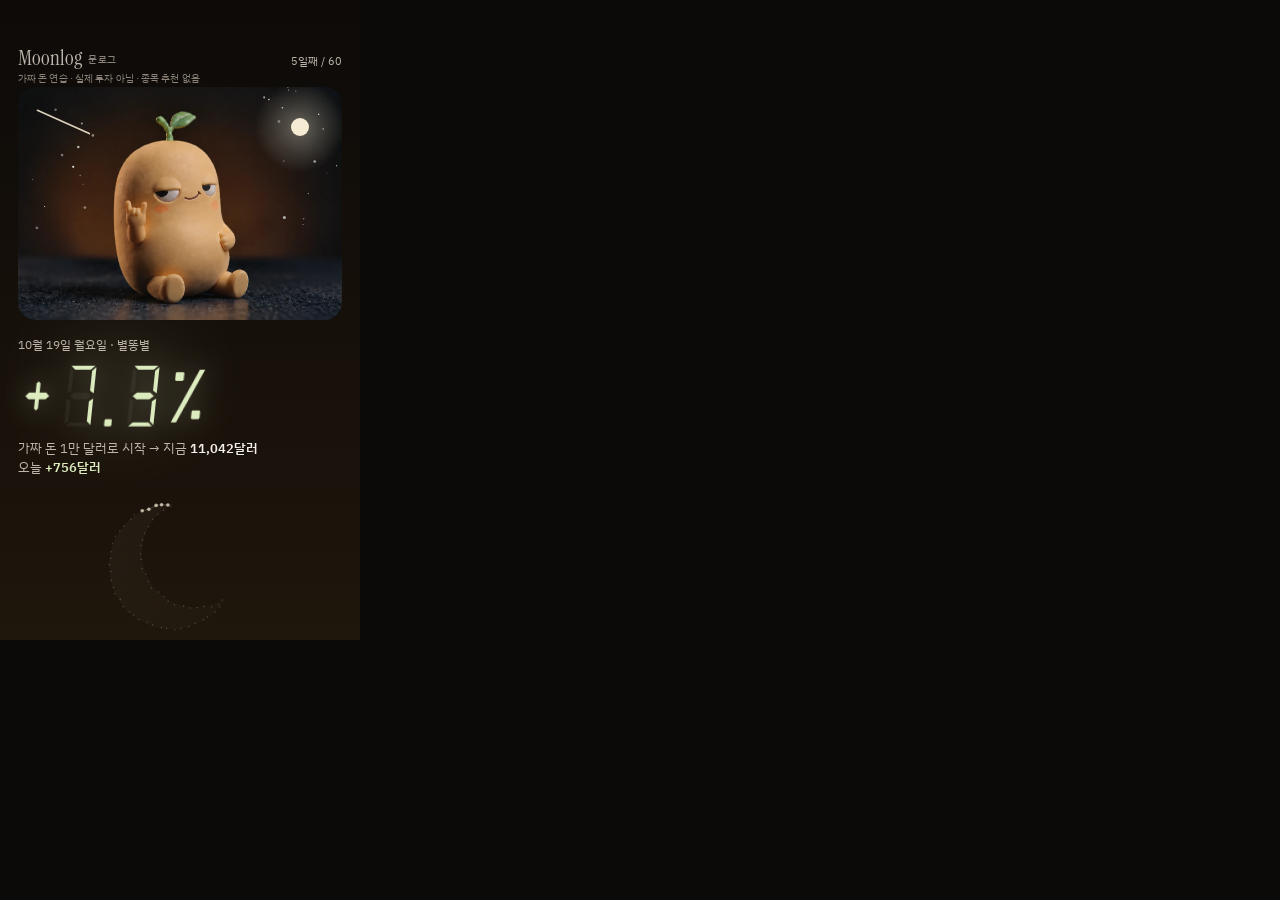
==== card.html @ 77aacd5c "public: nightly update" ====
<!doctype html>
<html lang="ko">
<head>
<meta charset="utf-8">
<meta name="viewport" content="width=360">
<title>문로그 카드</title>
<link rel="preconnect" href="https://fonts.googleapis.com">
<link rel="preconnect" href="https://fonts.gstatic.com" crossorigin>
<link rel="stylesheet" href="https://fonts.googleapis.com/css2?family=Gowun+Batang:wght@400;700&family=IBM+Plex+Sans+KR:wght@400;500;600&family=Instrument+Serif&display=swap">
<style>
/* 쇼츠 "콩의 하루 카드" 3판(디자인 지시 2026-10-19 §6) — 360×640 논리 크기, 3배로 찍어 1080×1920.
   ① 기록: 무표정을 흐리게 · 꺼진 LED(+88.8%) ② 결과: 그날 얼굴 · 켜진 LED + 금액 줄만 ③ 내일: 그날 얼굴.
   글은 데이터 우선 고정 문구뿐(디자인 글규칙 데이터우선 2 · 3절 — 생성 글 자막은 지웠다).
   릴스 가림 구역(위 48 · 아래 150 · 오른쪽 48(위 320 아래부터)) 안에는 글을 두지 않는다. ?debug=safe 로 빗금. */
:root {
  --night: #0c0a09; --ink: #f3eee7; --ink-2: #bfb6ab; --muted: #8b8279; --up: #dcecbf; --down: #f2a46b;
  --f-voice: "Gowun Batang", "Nanum Myeongjo", serif;
  --f-ui: "IBM Plex Sans KR", "Apple SD Gothic Neo", "Malgun Gothic", system-ui, sans-serif;
  color-scheme: dark;
}
* { box-sizing: border-box; }
[hidden] { display: none !important; }
html, body { margin: 0; width: 360px; height: 640px; overflow: hidden; background: var(--night); }
body { color: var(--ink); font-family: var(--f-ui); -webkit-font-smoothing: antialiased; word-break: keep-all; }
.card { position: relative; width: 360px; height: 640px; overflow: hidden; background: linear-gradient(180deg, var(--sky-a, #0c0a09), var(--sky-b, #17110c)); }
.card .hd { position: absolute; left: 18px; right: 18px; top: 48px; display: flex; justify-content: space-between; align-items: baseline; }
/* 글자표 Moonlog 문로그 — 영문 21px · 한글 9.5px(디자인 문로그 지시 2절 · 대조: g 꼬리가 면책 줄에 붙지 않게 22 → 21) */
.card .hd b { font-weight: 400; }
.card .hd b .wm-en { font-family: "Instrument Serif", serif; font-size: 21px; line-height: 1; }
.card .hd b .wm-ko { font-family: var(--f-ui); font-weight: 500; font-size: 9.5px; letter-spacing: .06em; color: var(--muted);
                     margin-left: 6px; position: relative; top: -2px; }
.card .hd span { font-size: 11px; color: var(--ink-2); }
/* 면책 줄 68 → 71 · 창 84 → 87(디자인 대조: g 꼬리 · 면책 줄과 창 사이 5px 쯤). 창 아래 끝은 320 그대로 — 그 밑은
   오른쪽 가림 구역(320~)이라 창 높이를 3 줄인다 */
.card .law { position: absolute; left: 18px; top: 71px; font-size: 9.5px; color: var(--muted); letter-spacing: .01em; }
/* 창 324×233 — 얼굴 사진(표식 없음)을 가운데(52% 50%)로 1.1배(기준점 52% 56%). 아래 끝 320 = 오른쪽 가림 구역 위 끝 */
.card .win { position: absolute; left: 18px; top: 87px; width: 324px; height: 233px; border-radius: 18px; overflow: hidden;
             background: radial-gradient(ellipse 60% 70% at 52% 50%, #3a2717, #0e0b09 72%); }
.card .win img { position: absolute; inset: 0; width: 100%; height: 100%; object-fit: cover; object-position: 52% 50%;
                 transform: scale(1.1); transform-origin: 52% 56%; }
.card .win img.fogged { filter: blur(12px) brightness(.5); transform: scale(1.16); }
.card .win svg { position: absolute; inset: 0; width: 100%; height: 100%; }
.card .veil { position: absolute; inset: 0; display: flex; align-items: center; justify-content: center; text-align: center; padding: 18px;
              font-family: var(--f-voice); font-weight: 700; font-size: 22px; line-height: 1.4; text-shadow: 0 2px 18px rgba(0,0,0,.6); }
.card .body { position: absolute; left: 18px; width: 294px; top: 336px; display: flex; flex-direction: column; }
.card .eb { font-size: 11.5px; color: var(--ink-2); }
/* LED — 사이트와 같은 꼴, 논리 높이 66(카드는 정지 화면 — 꿈뻑임 없음) */
.card .ledbox { position: relative; margin-top: 10px; height: 66px; display: flex; align-items: flex-end; --h: 66px; }
.card .led { position: relative; display: inline-flex; gap: 7px; align-items: flex-end; transform: skewX(-6deg); transform-origin: 0 100%; }
.card .led svg { display: block; height: var(--h); width: auto; overflow: visible; }
.card .glow { position: absolute; left: -10px; top: 324px; width: 260px; height: 120px; border-radius: 50%; filter: blur(30px); opacity: .45; }
.card .money { font-size: 12.5px; color: var(--ink-2); line-height: 1.5; margin-top: 10px; }
.card .money b { color: var(--ink); font-weight: 600; }
/* ③ 내일 — 줄 사이는 칸 이름으로(정정이 오면 한꺼번에 조인다) */
.card .next { font-family: var(--f-voice); font-size: 20px; line-height: 1.45; }
.card .next.n1 { margin-top: 6px; } .card .next.n2 { margin-top: 10px; } .card .money.cta { margin-top: 10px; }
/* ③ 정정 두 줄(정정줄 1판) — 말 한 줄(15) + 작은 자세히 한 줄(11 · muted), 더 있으면 '외 n건' 한 줄.
   글 덩어리 맨 아래가 가림 구역(490) 위에 오게 정정이 있는 밤엔 위 글을 조인다 */
.card .fix-say { font-family: var(--f-voice); font-size: 15px; line-height: 1.4; margin-top: 6px; }
.card .fix { font-size: 11px; line-height: 1.45; color: var(--muted); }
.card.has-fix .next { font-size: 17px; }
.card.has-fix .next.n1 { margin-top: 2px; } .card.has-fix .next.n2 { margin-top: 4px; } .card.has-fix .money.cta { margin-top: 4px; }
/* 정정 셋이면 위 글을 조여도 507px(실측) — '다음 기록 / 내일 밤 9시 20분' 을 한 줄로 해 한 줄을 번다 */
.card.has-fix .next.n2 br { display: none; }
.card.has-fix .fix-say { margin-top: 3px; }
/* 가림 구역에 조금 걸리는 날 — 바로 멈추지 않고 한 번 줄여 다시 잰다(디자인 2026-10-15: 하루도 빠지지 않게) */
.card.tight .next { font-size: 16px; }
.card.tight .fix-say { margin-top: 3px; }
.card .stars { position: absolute; left: 0; right: 0; bottom: 0; height: 150px; }
.card .stars svg { width: 100%; height: 100%; display: block; }
.card .safe { position: absolute; inset: 0; pointer-events: none; }
.card .safe i { position: absolute; background: repeating-linear-gradient(45deg, rgba(220,171,98,.18) 0 6px, transparent 6px 12px);
                border: 1px dashed rgba(220,171,98,.6); }
.card b.up { color: var(--up); } .card b.down { color: var(--down); }
#script { margin: 0; padding: 12px; font: 12px/1.6 var(--f-ui); white-space: pre-wrap; }
</style>
</head>
<body>
<div class="card" id="card"></div>
<pre id="script" hidden></pre>
<script>
'use strict';
/* 숫자·문장은 사이트(index.html)와 같은 값·같은 표다 — 새 계산 없음. 자료는 public/*.json(밤 배치가 만든 것)뿐.
   찍는 쪽(tools.site_cards)은 <html> 의 data-ready · data-fonts · data-safe · data-led 를 읽고, 글꼴을 못 불러온 날·가림 구역에
   글이 걸린 날·LED 칸 수가 글자 수와 다른 날은 찍지 않는다. ?frame=script 는 원고.txt 의 글을 #script 에 쓴다(같은 값으로). */
const FLAT = 0.10, BIG = 1.00;
const SEASON_DAYS = 60;
const WEATHER_WORD = {clear_star: '별똥별', clear: '맑음', cloudy: '구름', rain: '비', storm: '폭우', closed: '쉼'};
const DAYS = ['일', '월', '화', '수', '목', '금', '토'];
const LAW = '가짜 돈 연습 · 실제 투자 아님 · 종목 추천 없음';
const BRAND = {en: 'Moonlog', ko: '문로그'};   // 글자표 — 영문이 앞, 한글이 작게(문로그 지시 2절). 그림 출처 줄은 지웠다(4-1)
/* 얼굴 — 사이트와 같은 짝(그날 날씨가 얼굴을 고른다). ① 질문은 늘 무표정 */
const FACE_SRC = f => `assets/face/${f}.webp`;
const FACE_OF = {clear_star: 'rock', clear: 'smug', cloudy: 'deadpan', rain: 'angry', storm: 'cry', closed: 'deadpan'};
const FACE_WORD = {rock: '락 손', smug: '씩 웃음', deadpan: '무표정', angry: '뿔남', cry: '울음'};
const faceOf = w => FACE_OF[w] || 'deadpan';
const SKY_TINT = {clear: ['#0c0a09', '#17110c'], clear_star: ['#0d0a08', '#1f160c'], cloudy: ['#0c0a09', '#141110'],
                  rain: ['#0a0908', '#110e0c'], storm: ['#080706', '#0c0a09'], closed: ['#0b0908', '#100d0b']};
/* 사진에 거는 빛(3판-b) — ② ③ 만(① 은 흐린 무표정). 채도는 건드리지 않는다. 사이트와 같은 줄 */
const LIGHT = {rain: 0.9, storm: 0.8, closed: 0.78};
/* 고정 문구 — 데이터 우선(디자인 글규칙 데이터우선 2 · 3절). 날짜 · 수는 그날 공개 값에서만 */
const NEXT_LINE = '다음 기록 내일 밤 9시 20분';
const TAGS = '#Moonlog #문로그';
/* 릴스 가림 구역(논리 px) */
const SAFE = [{x0: 0, x1: 360, y0: 0, y1: 48}, {x0: 0, x1: 360, y0: 490, y1: 640}, {x0: 312, x1: 360, y0: 320, y1: 490}];

const Q = new URLSearchParams(location.search);
const FRAME = Q.get('frame') || '2';
const $ = s => document.querySelector(s);
const esc = s => String(s ?? '').replace(/[&<>"]/g, c => ({'&': '&amp;', '<': '&lt;', '>': '&gt;', '"': '&quot;'}[c]));
const pct = (x, d = 1) => (x > 0 ? '+' : x < 0 ? '−' : '+') + Math.abs(x).toFixed(d) + '%';
const places = x => Math.abs(x) <= FLAT ? 2 : 1;
const pctOf = x => x == null ? '쉼' : pct(x, places(x));
const tone = w => w === 'clear' || w === 'clear_star' ? 'up' : w === 'rain' || w === 'storm' ? 'down' : 'flat';
const md = s => { const m = String(s || '').match(/^(\d{4})-(\d{2})-(\d{2})$/); return m ? `${+m[2]}월 ${+m[3]}일` : ''; };
const dow = s => DAYS[new Date(s + 'T00:00:00Z').getUTCDay()];
const usdWord = n => n === 10000 ? '1만 달러' : Math.round(n).toLocaleString('en-US') + '달러';
const usdSigned = n => Math.round(n) === 0 ? '그대로' : (n > 0 ? '+' : '−') + Math.abs(Math.round(n)).toLocaleString('en-US') + '달러';

/* ── LED — 사이트와 글자째 같은 꼴(시험이 견준다). 카드는 정지 화면이라 열기 움직임 없이 끝 모습만 ── */
const LED_OFF = 'rgba(243,238,231,.06)';
const LED_COLOR = {up: '#dcecbf', down: '#f2a46b', flat: '#f3eee7'};   // 연둣빛 크림 · 노을 주황 · 크림
const LED_REST = 'rgba(243,238,231,.55)';                             // 쉰 날은 oFF 를 크림 55%로, 빛 번짐 없이(3판-b)
const LED_EIGHT = 'rgba(243,238,231,.32)';                            // 열 때 0.9초 — 그날 칸에 8 을 흐린 크림으로
const LED_DARK = '+88.8%';            // 꺼진 판은 늘 이 꼴 — 칸 수로 결과(두 자리인지 · 소수 둘째인지)가 새지 않게
const SEG = {'0': 'abcdef', '1': 'bc', '2': 'abged', '3': 'abgcd', '4': 'fgbc', '5': 'afgcd', '6': 'afgedc', '7': 'abc',
             '8': 'abcdefg', '9': 'abfgcd', '-': 'g', ' ': '', 'o': 'cdeg', 'F': 'aefg'};
const SEGP = {a: 'M12 4 L48 4 L42 10 L18 10 Z', b: 'M50 6 L50 46 L44 42 L44 12 Z', c: 'M50 54 L50 94 L44 88 L44 58 Z',
              d: 'M12 96 L48 96 L42 90 L18 90 Z', e: 'M10 54 L10 94 L16 88 L16 58 Z', f: 'M10 6 L10 46 L16 42 L16 12 Z',
              g: 'M14 50 L20 45 L40 45 L46 50 L40 55 L20 55 Z'};
function ledTokens(str, sign) {
  const out = []; let i = 0;
  if (sign) { if (str[0] === '+' || str[0] === '−') { out.push({k: 'sign', v: str[0]}); i = 1; } else out.push({k: 'sign', v: ''}); }
  for (; i < str.length; i++) {
    const ch = str[i];
    out.push(ch === '.' ? {k: 'dot'} : ch === '%' ? {k: 'pct'} : ch === ':' ? {k: 'colon'} : {k: 'dig', v: ch});
  }
  return out;
}
function ledGlyph(t, c) {            // c = 켜진 색, null 이면 전부 꺼짐
  const on = yes => yes && c ? c : LED_OFF;
  if (t.k === 'sign') return `<svg viewBox="0 0 48 100" aria-hidden="true"><path d="M21 31 L24 28 L27 31 L27 69 L24 72 L21 69 Z" fill="${on(t.v === '+')}"></path>` +
    `<path d="M6 50 L11 45 L37 45 L42 50 L37 55 L11 55 Z" fill="${on(t.v === '+' || t.v === '−')}"></path></svg>`;
  if (t.k === 'dot') return `<svg viewBox="0 0 14 100" aria-hidden="true"><rect x="1" y="85" width="11" height="11" rx="2" fill="${on(true)}"></rect></svg>`;
  if (t.k === 'colon') return `<svg class="colon" viewBox="0 0 14 100" aria-hidden="true"><rect x="1" y="30" width="11" height="11" rx="2" fill="${on(true)}"></rect>` +
    `<rect x="1" y="64" width="11" height="11" rx="2" fill="${on(true)}"></rect></svg>`;
  if (t.k === 'pct') return `<svg viewBox="0 0 56 100" aria-hidden="true"><rect x="6" y="14" width="13" height="13" rx="2" fill="${on(true)}"></rect>` +
    `<rect x="36" y="72" width="13" height="13" rx="2" fill="${on(true)}"></rect><path d="M42 10 L50 10 L14 90 L6 90 Z" fill="${on(true)}"></path></svg>`;
  const lit = SEG[t.v] || '';
  return '<svg viewBox="0 0 60 100" aria-hidden="true">' +
    'abcdefg'.split('').map(k => `<path d="${SEGP[k]}" fill="${on(lit.includes(k))}"></path>`).join('') + '</svg>';
}
function ledHTML(str, c, o = {}) {
  const glow = c && c[0] === '#' && !o.noGlow ? ` style="filter:drop-shadow(0 0 12px ${c}59)"` : '';
  return `<span class="led${o.cls ? ' ' + o.cls : ''}"${glow}>` + ledTokens(str, o.sign !== false).map(t => ledGlyph(t, c)).join('') + '</span>';
}
const ledStr = c => c == null ? 'oFF' : pctOf(c);                    // 쉰 날은 '쉼' 글자 대신 oFF — 소문자 o 는 0 과 다른 꼴(부호 칸은 꺼진 채)

/* 정정 — 사이트와 같은 글(디자인 정정줄 1판). 카드 ③ 맨 아래에 그 밤 나온 것만 */
const fixesOf = D => (D && D.diary && D.diary.corrections) || [];
const fixText = f => f.kind === 'btc_week' ? `${md(f.date)} 주 비트코인 ${pct(f.before, 2)} → ${pct(f.after, 2)}`   // 주간 비트코인 정정(두 자리)
  : `${md(f.date)} ${pctOf(f.before)} → ${pctOf(f.after)}`;
const fixMore = n => `외 ${n}건 — 사이트 일지에`;
const FIX_SAY = '어제 숫자 정정.';
const FIX_SAY_WEEK = '비트코인 주간 숫자 정정.';   // 그 밤 정정이 주간 비트코인뿐일 때(어제 숫자가 아니라서)

/* 그날 거래 줄(정리 · 이긴 것) — 원고 캡션 둘째 줄 */
const tradesOf = (D, date) => ((D && D.trades_daily && D.trades_daily.rows) || []).find(r => r.date === date) || {};
function moneyOf(D, date) {
  const rows = D.equity_daily.rows || [], i = rows.findIndex(r => r.date === date), start = D.summary.start_usd;
  if (i < 0 || start == null) return null;
  const prev = i > 0 ? rows[i - 1].usd : start;
  return {start, now: rows[i].usd, today: rows[i].usd - prev};
}

/* 날씨를 멈춘 한 장면으로 — 창 324×233, 같은 씨앗이면 날마다 같은 자리(시안 3판 그대로).
   피규어 둘레(가운데 KBOX)에는 별을 두지 않는다. 빗줄기만 피규어 위를 지나간다 */
const WW = 324, WH = 233;
const KBOX = {x0: .27, x1: .77, y0: .06, y1: .97};
function sd(seed) { return () => { seed = (seed * 16807) % 2147483647; return seed / 2147483647; }; }
function weather(kind, fog) {
  const r = sd(31), inK = (x, y) => x > WW * KBOX.x0 && x < WW * KBOX.x1 && y > WH * KBOX.y0 && y < WH * KBOX.y1;
  let s = `<svg viewBox="0 0 ${WW} ${WH}" aria-hidden="true">`, i;
  if (fog) return s + '</svg>';
  if (kind === 'rain' || kind === 'storm') {
    // 3판-b — 푸른 막은 지웠다. 빗줄기는 따뜻한 흰색(236,228,218) · 굵기 비 0.9 · 폭우 1.2 · 투명도 비 0.10~0.32 · 폭우 0.14~0.40
    for (i = 0; i < (kind === 'storm' ? 130 : 80); i++) {
      const x = Math.round(r() * WW * 1.2), y = Math.round(r() * WH), l = 10 + Math.round(r() * 16);
      s += `<line x1="${x}" y1="${y}" x2="${x - Math.round(l * .28)}" y2="${y + l}" stroke="#ece4da" stroke-width="${kind === 'storm' ? 1.2 : .9}" ` +
           `stroke-linecap="round" opacity="${(kind === 'storm' ? .14 + r() * .26 : .10 + r() * .22).toFixed(2)}"></line>`;
    }
    if (kind === 'storm') s += `<rect width="${WW}" height="${WH}" fill="#fff" opacity=".05"></rect>`;
  } else if (kind === 'clear' || kind === 'clear_star') {
    const mx = Math.round(WW * .87), my = Math.round(WH * .17), mr = 9;
    s += '<defs><radialGradient id="mg" cx=".5" cy=".5" r=".5"><stop offset="0" stop-color="#f6ecd4" stop-opacity=".36"></stop>' +
         '<stop offset="1" stop-color="#f6ecd4" stop-opacity="0"></stop></radialGradient></defs>' +
         `<circle cx="${mx}" cy="${my}" r="${mr * 5}" fill="url(#mg)"></circle><circle cx="${mx}" cy="${my}" r="${mr}" fill="#f6ecd4"></circle>`;
    for (i = 0; i < 60; i++) {
      const sx = r() * WW, sy = r() * WH * .62, rad = (.4 + r() * 1.1).toFixed(1), op = (.3 + r() * .6).toFixed(2);
      if (inK(sx, sy) || Math.hypot(sx - mx, sy - my) < mr * 2.4) continue;
      s += `<circle cx="${sx.toFixed(1)}" cy="${sy.toFixed(1)}" r="${rad}" fill="#fff" opacity="${op}"></circle>`;
    }
    if (kind === 'clear_star') s += `<line x1="${(WW * .06).toFixed(1)}" y1="${(WH * .1).toFixed(1)}" x2="${(WW * .22).toFixed(1)}" y2="${(WH * .2).toFixed(1)}" ` +
                                    'stroke="#fff3dc" stroke-width="1.6" stroke-linecap="round" opacity=".85"></line>';
  } else if (kind === 'cloudy') {
    s += '<defs><filter id="cb" x="-30%" y="-80%" width="160%" height="260%"><feGaussianBlur stdDeviation="6"></feGaussianBlur></filter></defs>' +
         `<g filter="url(#cb)" fill="#4a4038" opacity=".75">` +                       // 구름 덩이 74,64,56 · 회색 막 지움(3판-b)
         [[.86, .12, .22, .05], [.12, .2, .2, .045], [.9, .38, .14, .035]].map(e =>
           `<ellipse cx="${(WW * e[0]).toFixed(1)}" cy="${(WH * e[1]).toFixed(1)}" rx="${(WW * e[2]).toFixed(1)}" ry="${(WH * e[3] * 1.6).toFixed(1)}"></ellipse>`).join('') + '</g>';
  } else if (kind === 'closed') {
    // 쉰 밤 — 가장자리부터 어두워지는 그늘(가운데 52% 55%, 짧은 변 × 0.22 → 긴 변 × 0.75, 3판-b). 커튼 줄 · 검은 막은 지웠다
    const R = Math.max(WW, WH) * .75, off = (Math.min(WW, WH) * .22 / R).toFixed(3);
    s += `<defs><radialGradient id="vg" gradientUnits="userSpaceOnUse" cx="${(WW * .52).toFixed(1)}" cy="${(WH * .55).toFixed(1)}" r="${R.toFixed(1)}">` +
         `<stop offset="${off}" stop-color="#080605" stop-opacity="0"></stop><stop offset="1" stop-color="#080605" stop-opacity=".62"></stop>` +
         `</radialGradient></defs><rect class="vignette" width="${WW}" height="${WH}" fill="url(#vg)"></rect>`;
  }
  return s + '</svg>';
}
/* 아래 장식 — 60 Nights 초승달(디자인 뒷손질 2026-10-20). 점 배치는 사이트와 같은 MOON(시험이 글자째 견준다) —
   사이트 판(358×236)을 카드 아래 칸(360×150)에 맞춰 줄인다(0.64배라 점 · 선은 그만큼 굵게). 달 그림자는 4% 로 더 옅게.
   가림 구역 안이라 장식으로만, 읽혀야 할 글은 두지 않는다 */
const MOON = (() => {
  const C = {x: 166, y: 120, r: 98}, I = {x: 204, y: 100, r: 86}, N = 60, EXT = 30;
  const dx = I.x - C.x, dy = I.y - C.y, d = Math.hypot(dx, dy), a = (C.r * C.r - I.r * I.r + d * d) / (2 * d), h = Math.sqrt(C.r * C.r - a * a);
  const mx = C.x + a * dx / d, my = C.y + a * dy / d, P = [{x: mx + h * dy / d, y: my - h * dx / d}, {x: mx - h * dy / d, y: my + h * dx / d}];
  if (P[0].y > P[1].y) P.reverse();                                   // P[0] = 위쪽 끝
  const TAU = Math.PI * 2, ang = (o, p) => Math.atan2(p.y - o.y, p.x - o.x), norm = x => ((x % TAU) + TAU) % TAU;
  // 바깥 호: C 위에서 P0 → P1, I 쪽을 지나지 않는 방향 · 안쪽 호: I 위에서 P1 → P0, C 쪽을 지나는 방향
  const a0 = ang(C, P[0]), a1 = ang(C, P[1]), th = ang(C, I);
  const ccw = norm(a1 - a0), dirO = norm(th - a0) < ccw ? -1 : 1, spanO = dirO === 1 ? ccw : TAU - ccw;
  const b1 = ang(I, P[1]), b0 = ang(I, P[0]), ph = ang(I, C);
  const ccw2 = norm(b0 - b1), dirI = norm(ph - b1) < ccw2 ? 1 : -1, spanI = dirI === 1 ? ccw2 : TAU - ccw2;
  const LO = C.r * spanO, L = LO + I.r * spanI, pts = [];
  let seed = 60;
  const rnd = () => { seed = (seed * 16807) % 2147483647; return seed / 2147483647; };
  for (let k = 0; k < N; k++) {
    const s = (k + 0.5) / N * L;
    let p;
    if (s <= LO) { const t = a0 + dirO * s / C.r; p = {x: C.x + C.r * Math.cos(t), y: C.y + C.r * Math.sin(t)}; }
    else { const u = b1 + dirI * (s - LO) / I.r; p = {x: I.x + I.r * Math.cos(u), y: I.y + I.r * Math.sin(u)}; }
    pts.push({x: p.x + (rnd() - 0.5) * 4, y: p.y + (rnd() - 0.5) * 4});
  }
  for (let k = 0; k < EXT; k++) {                                     // 연장 — 바깥 둘레, 위쪽 끝에서 같은 방향으로
    const t = a0 + dirO * (k + 0.5) / EXT * spanO;
    pts.push({x: C.x + (C.r + 13) * Math.cos(t), y: C.y + (C.r + 13) * Math.sin(t), ext: true});
  }
  // 달 그림자(아직 안 찬 달) — 바깥 호 + 안쪽 호로 닫은 모양
  const f = v => v.toFixed(1);
  const shape = `M${f(P[0].x)} ${f(P[0].y)} A${C.r} ${C.r} 0 ${spanO > Math.PI ? 1 : 0} ${dirO === 1 ? 1 : 0} ${f(P[1].x)} ${f(P[1].y)} ` +
                `A${I.r} ${I.r} 0 ${spanI > Math.PI ? 1 : 0} ${dirI === 1 ? 1 : 0} ${f(P[0].x)} ${f(P[0].y)} Z`;
  return {C, I, N, MAX: N + EXT, pts, shape};
})();
function stars(lit, highlight) {
  const P = MOON.pts, f = v => v.toFixed(1);
  lit = Math.max(0, Math.min(MOON.MAX, lit));
  let s = '<svg viewBox="0 0 358 236" aria-hidden="true"><defs><linearGradient id="mf" x1="0" y1="0" x2="1" y2="1">' +
          '<stop offset="0" stop-color="#f6ecd4" stop-opacity=".04"></stop><stop offset="1" stop-color="#f6ecd4" stop-opacity=".01"></stop>' +
          `</linearGradient></defs><path class="shade" d="${MOON.shape}" fill="url(#mf)" stroke="#f3eee7" stroke-opacity=".04" stroke-width=".9"></path>`;
  let i;
  for (i = lit; i < MOON.N; i++) s += `<circle class="later" cx="${f(P[i].x)}" cy="${f(P[i].y)}" r="1.2" fill="#f3eee7" opacity=".2"></circle>`;
  let d = '';
  for (i = 0; i < Math.min(lit, MOON.N); i++) d += (i ? 'L' : 'M') + f(P[i].x) + ' ' + f(P[i].y);
  if (Math.min(lit, MOON.N) > 1) s += `<path d="${d}" fill="none" stroke="#f3eee7" stroke-opacity=".25" stroke-width="1.2"></path>`;
  for (i = 0; i < lit; i++) {
    const on = i === lit - 1 && highlight, r = (on ? 4 : 2.8) * (P[i].ext ? 0.6 : 1);   // 연장 별은 작게
    s += `<circle class="lit" cx="${f(P[i].x)}" cy="${f(P[i].y)}" r="${r.toFixed(2)}" fill="#fff3dc" opacity="${on ? 1 : .7}"></circle>`;
  }
  if (highlight && lit) s += `<circle class="today" cx="${f(P[lit - 1].x)}" cy="${f(P[lit - 1].y)}" r="11" fill="none" stroke="#fff3dc" stroke-opacity=".5"></circle>`;
  return s + '</svg>';
}
/* 창 — face = 얼굴 이름, look = 'fogged'(① 기록) · ''. ② ③ 의 사진에는 그날 빛(LIGHT, 3판-b)만 건다 */
function win(kind, face, look, veil) {
  const lit = look !== 'fogged' && LIGHT[kind] ? ` style="filter: brightness(${LIGHT[kind]})"` : '';
  return `<div class="win"><img id="photo" src="${FACE_SRC(face)}" alt=""${look ? ` class="${look}"` : ''}${lit} data-face="${face}">` +
         weather(kind, look === 'fogged') + (veil ? `<div class="veil">${veil}</div>` : '') + '</div>';
}
function head(day, total) {
  return `<div class="hd"><b><span class="wm-en">${esc(BRAND.en)}</span><span class="wm-ko">${esc(BRAND.ko)}</span></b><span>${Math.min(day, total)}일째 / ${total}</span></div><div class="law">${esc(LAW)}</div>`;
}
const safeHtml = () => '<div class="safe"' + (Q.get('debug') === 'safe' ? '' : ' hidden') + '>' +
  SAFE.map(z => `<i style="left:${z.x0}px;width:${z.x1 - z.x0}px;top:${z.y0}px;height:${z.y1 - z.y0}px"></i>`).join('') + '</div>';

function fixCard(D, row) {
  const list = fixesOf(D).filter(f => f.as_of === row.date);
  if (!list.length) return '';
  // 카드는 자리가 좁다 — 자세히는 첫 정정 한 줄, 더 있으면 '외 n건 — 사이트 일지에'(사이트 ③ 은 둘까지)
  return `<span class="fix-say">${esc(list.every(f => f.kind === 'btc_week') ? FIX_SAY_WEEK : FIX_SAY)}</span>` +
    `<span class="fix">${esc(fixText(list[0]))} · ${esc(list[0].why)}</span>` +
    (list.length > 1 ? `<span class="fix">${esc(fixMore(list.length - 1))}</span>` : '');
}
/* 그날 켜는 LED 글 — ① 은 늘 꺼진 판 */
const ledFor = (row, frame) => frame === '1' ? LED_DARK : ledStr(row.change_pct);
function render(D, row) {
  const total = (D.summary && D.summary.days_total) || SEASON_DAYS, m = moneyOf(D, row.date), c = row.change_pct;
  const date = md(row.date), word = WEATHER_WORD[row.weather] || '', face = faceOf(row.weather);
  const t = tone(row.weather), lit = c == null ? LED_REST : LED_COLOR[t];
  const sky = SKY_TINT[FRAME === '1' ? 'clear' : row.weather] || SKY_TINT.clear;
  $('#card').style.setProperty('--sky-a', sky[0]);
  $('#card').style.setProperty('--sky-b', sky[1]);
  let h = head(row.day, total);
  if (FRAME === '1') {
    // ① 가림말은 그날 날짜 + '기록'(글규칙 데이터우선 2절). 아래는 날짜 줄과 꺼진 LED 만 — 말 거는 줄은 뺐다(디자인 대조)
    h += win(row.weather, 'deadpan', 'fogged', `${esc(date)} 기록`) +
      `<div class="body"><span class="eb">${esc(date)} ${dow(row.date)}요일 · ${total}일 중 ${row.day}일째</span>` +
      `<span class="ledbox">${ledHTML(LED_DARK, null)}</span></div>` +
      `<div class="stars">${stars(row.day - 1, false)}</div>`;
  } else if (FRAME === '3') {
    // ③ 60 Nights · 별 n개 / 다음 기록 내일 밤 9시 20분(글규칙 데이터우선 2절 · 영문 제목 A). 위 작은 줄은 날짜 — 별 수를 두 번 쓰지 않게
    h += win(row.weather, face, '') +
      `<div class="body"><span class="eb">${esc(date)} ${dow(row.date)}요일</span>` +
      `<span class="next n1">60 Nights · 별 ${Math.min(row.day, total)}개</span>` +
      '<span class="next n2">다음 기록 <br>내일 밤 9시 20분</span>' +
      '<span class="money cta">미리 찍기 · 프로필 링크</span>' + fixCard(D, row) + '</div>' +
      `<div class="stars">${stars(row.day, true)}</div>`;
  } else {
    // ② 결과 — LED + 금액 줄만(생성 글 자막은 지웠다, 글규칙 데이터우선 1절)
    h += win(row.weather, face, '') +
      (c == null ? '' : `<div class="glow" style="background:radial-gradient(circle,${LED_COLOR[t]}40,transparent 70%)"></div>`) +
      `<div class="body"><span class="eb">${esc(date)} ${dow(row.date)}요일 · ${esc(word)}</span>` +
      `<span class="ledbox" role="img" aria-label="${esc(pctOf(c))}">${ledHTML(ledStr(c), lit)}</span>` +
      (m ? `<span class="money">가짜 돈 ${esc(usdWord(m.start))}로 시작 → 지금 <b>${esc(usdWord(m.now))}</b><br>` +
           `오늘 <b class="${c == null ? '' : t}">${esc(usdSigned(m.today))}</b></span>` : '') + '</div>' +
      `<div class="stars">${stars(row.day, false)}</div>`;
  }
  $('#card').innerHTML = h + safeHtml();
  $('#card').classList.toggle('has-fix', FRAME === '3' && fixesOf(D).some(f => f.as_of === row.date));
}

/* 원고.txt — 고정 꼴(디자인 글규칙 데이터우선 3절), 카드와 같은 값으로. 쉰 날은 ② '쉼 · 거래 없음'(정리가 있었으면
   '쉼 · 정리 n건') · 캡션 둘째 줄 '자료 못 받음.' */
function script(D, row) {
  const total = (D.summary && D.summary.days_total) || SEASON_DAYS, m = moneyOf(D, row.date), c = row.change_pct;
  const date = md(row.date), rest = c == null;
  const t = Object.assign({closed: 0, won: 0}, tradesOf(D, row.date));
  const fixes = fixesOf(D).filter(f => f.as_of === row.date);
  const result = rest ? (t.closed ? `쉼 · 정리 ${t.closed}건` : '쉼 · 거래 없음') : m ? `${pctOf(c)} · ${usdSigned(m.today)}` : pctOf(c);
  return [
    `[${BRAND.en} · ${date}] 15초`,
    `0~3초   ① 자막: "${date} 기록"`,
    `4~10초  ② 자막: "${result}"`,
    `10~15초 ③ 자막: "${NEXT_LINE}"`,
    '',
    '캡션:',
    `${row.day}일째 / ${total}. 오늘 ${pctOf(c)}` + (m ? `, 최종 잔고 ${usdWord(m.now)}.` : '.'),
    rest ? '자료 못 받음.' : `정리 ${t.closed}건 · 이긴 것 ${t.won} · 진 것 ${t.closed - t.won}.`,
    LAW,
    // 정정 — 법 줄 바로 아래 한 줄씩(그 밤 나온 것, 둘까지). 해시태그는 늘 맨 끝(디자인 대조 2026-10-15)
    ...fixes.slice(0, 2).map(f => `정정: ${fixText(f)} (${f.why})`),
    ...(fixes.length > 2 ? [fixMore(fixes.length - 2)] : []),
    TAGS,
  ].join('\n');
}

/* 글꼴 셋을 실제로 불러왔는가 — 못 불러왔으면 'fallback'(찍지 않는다). LED 는 SVG 라 글꼴 검사 대상이 아니다.
   Instrument Serif 는 글자표(Moonlog 일곱 글자)에만 쓴다(문로그 지시 2절) */
function fontsOk() {
  const need = [['400 22px "Instrument Serif"', 'Moonlog'], ['500 10px "IBM Plex Sans KR"', '문로그'],
                ['700 22px "Gowun Batang"', '0123456789월일 기록'],
                ['400 20px "Gowun Batang"', '60 Nights 별 개 ' + NEXT_LINE], ['400 12px "IBM Plex Sans KR"', LAW],
                ['600 12px "IBM Plex Sans KR"', '9,820달러']];
  return Promise.all(need.map(([f, t]) => document.fonts.load(f, t))).then(list => list.every(x => x.length > 0), () => false);
}
/* LED 칸 수 = 글자 수(부호 칸 + 글자) — 칸이 빠진 판은 찍지 않는다(디자인 3판 §6) */
function ledCheck(row) {
  if (FRAME !== '1' && FRAME !== '2') return 'none';
  const want = ledTokens(ledFor(row, FRAME), true).length, got = document.querySelectorAll('.ledbox .led > svg').length;
  return want === got ? 'ok' : `bad:${got}/${want}`;
}
/* 가림 구역에 걸린 글 — 글 요소의 줄 상자를 잰다 */
function safeHits() {
  const out = [];
  document.querySelectorAll('.hd b, .hd > span, .law, .veil, .body > *').forEach(el => {
    for (const b of el.getClientRects()) {
      for (const z of SAFE) {
        const ox = Math.min(b.right, z.x1) - Math.max(b.left, z.x0), oy = Math.min(b.bottom, z.y1) - Math.max(b.top, z.y0);
        if (ox > 0.5 && oy > 0.5) { out.push((el.className || el.tagName).toString().split(' ')[0]); return; }
      }
    }
  });
  return out;
}
function done(state) { Object.entries(state).forEach(([k, v]) => { document.documentElement.dataset[k] = v; }); }

async function main() {
  try {
    const names = ['scene', 'summary', 'equity_daily', 'trades_daily', 'diary'], D = {};
    const got = await Promise.all(names.map(n => fetch(`public/${n}.json`, {cache: 'no-cache'}).then(r => { if (!r.ok) throw new Error(n); return r.json(); })));
    names.forEach((n, i) => { D[n] = got[i]; });
    const rows = (D.scene && D.scene.rows) || [], want = Q.get('date');
    const row = want ? rows.find(r => r.date === want) : rows[rows.length - 1];
    if (!row || row.day == null) { done({skip: 'prestart', ready: '1'}); return; }            // 시작 전 — 카드를 만들지 않는다
    if (FRAME === 'script') { $('#card').hidden = true; $('#script').hidden = false; $('#script').textContent = script(D, row); }
    else render(D, row);
    document.documentElement.dataset.date = row.date;
    const ok = await fontsOk();
    const img = $('#photo');
    if (img) { try { await img.decode(); } catch (e) { done({fonts: ok ? 'ok' : 'fallback', photo: 'missing', ready: '1'}); return; } }
    let hits = FRAME === 'script' ? [] : safeHits(), tight = '0';
    if (hits.length) { $('#card').classList.add('tight'); tight = '1'; hits = safeHits(); }   // 한 번만 줄여 다시 잰다
    done({fonts: ok ? 'ok' : 'fallback', safe: hits.length ? 'hit:' + hits.join(',') : 'ok', tight,
          led: FRAME === 'script' ? 'none' : ledCheck(row), face: img ? img.dataset.face : '', ready: '1'});
  } catch (e) {
    done({error: String(e && e.message || e), ready: '1'});
  }
}
main();
</script>
</body>
</html>
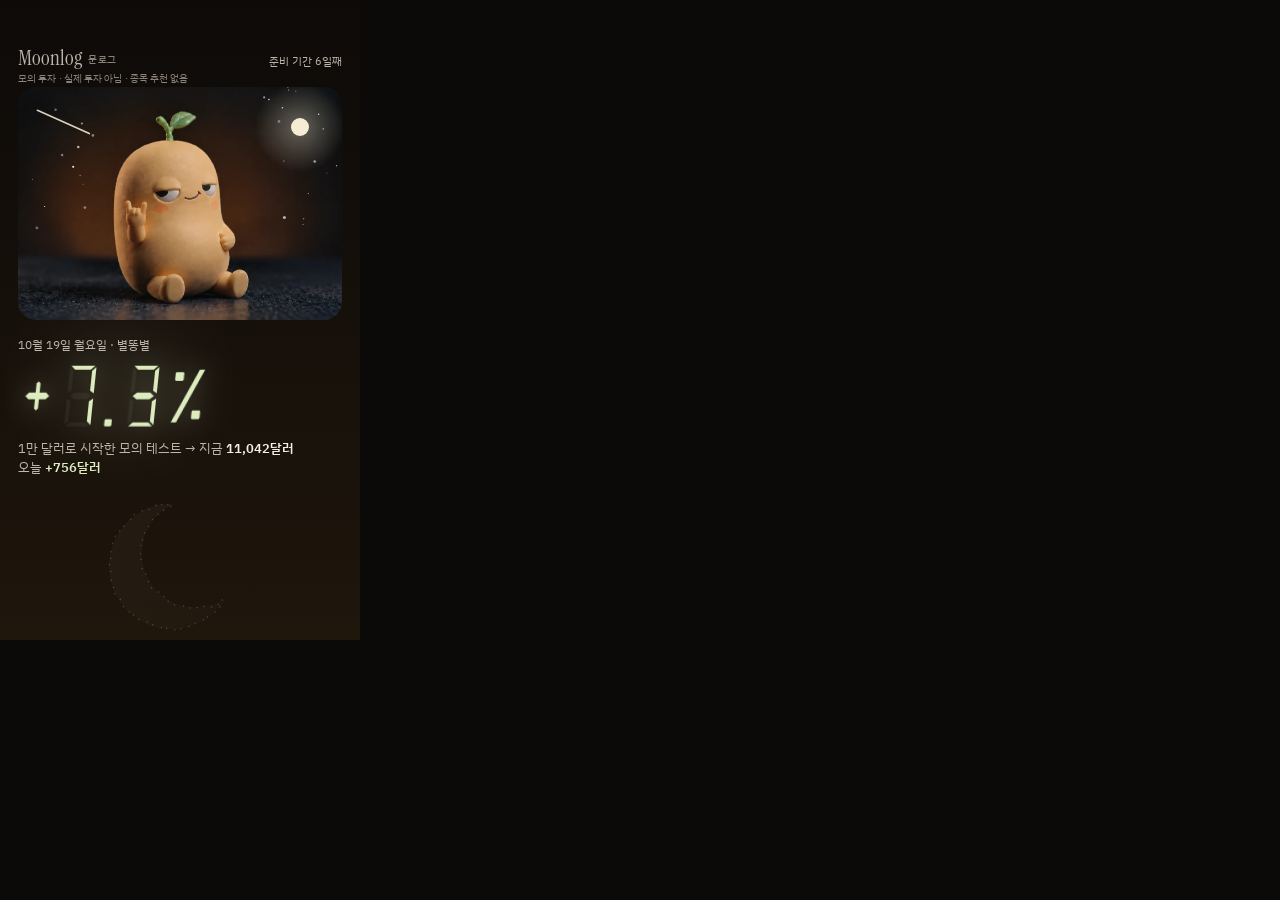
==== commit e0c71797: "public: nightly update" ====
--- a/card.html
+++ b/card.html
@@ -87,7 +87,7 @@
 const SEASON_DAYS = 60;
 const WEATHER_WORD = {clear_star: '별똥별', clear: '맑음', cloudy: '구름', rain: '비', storm: '폭우', closed: '쉼'};
 const DAYS = ['일', '월', '화', '수', '목', '금', '토'];
-const LAW = '가짜 돈 연습 · 실제 투자 아님 · 종목 추천 없음';
+const LAW = '모의 투자 · 실제 투자 아님 · 종목 추천 없음';
 const BRAND = {en: 'Moonlog', ko: '문로그'};   // 글자표 — 영문이 앞, 한글이 작게(문로그 지시 2절). 그림 출처 줄은 지웠다(4-1)
 /* 얼굴 — 사이트와 같은 짝(그날 날씨가 얼굴을 고른다). ① 질문은 늘 무표정 */
 const FACE_SRC = f => `assets/face/${f}.webp`;
@@ -114,6 +114,7 @@
 const tone = w => w === 'clear' || w === 'clear_star' ? 'up' : w === 'rain' || w === 'storm' ? 'down' : 'flat';
 const md = s => { const m = String(s || '').match(/^(\d{4})-(\d{2})-(\d{2})$/); return m ? `${+m[2]}월 ${+m[3]}일` : ''; };
 const dow = s => DAYS[new Date(s + 'T00:00:00Z').getUTCDay()];
+const addDays = (iso, n) => { const d = new Date(iso + 'T00:00:00Z'); d.setUTCDate(d.getUTCDate() + n); return d.toISOString().slice(0, 10); };
 const usdWord = n => n === 10000 ? '1만 달러' : Math.round(n).toLocaleString('en-US') + '달러';
 const usdSigned = n => Math.round(n) === 0 ? '그대로' : (n > 0 ? '+' : '−') + Math.abs(Math.round(n)).toLocaleString('en-US') + '달러';
 
@@ -165,9 +166,17 @@
 const FIX_SAY_WEEK = '비트코인 주간 숫자 정정.';   // 그 밤 정정이 주간 비트코인뿐일 때(어제 숫자가 아니라서)
 
 /* 그날 거래 줄(정리 · 이긴 것) — 원고 캡션 둘째 줄 */
-const tradesOf = (D, date) => ((D && D.trades_daily && D.trades_daily.rows) || []).find(r => r.date === date) || {};
-function moneyOf(D, date) {
-  const rows = D.equity_daily.rows || [], i = rows.findIndex(r => r.date === date), start = D.summary.start_usd;
+/* 60밤 다시 시작(오너 결정 2026-10-20 · 디자인 지시 다시시작 6절) — 준비 기간 줄(prep · phase 'prep')은 시즌 수 밖. 그날이
+   준비 기간이면 prep 목록에서 찾는다(사이트와 같은 규칙). PREP = {from, to, nights, day1} */
+const isPrep = row => !!row && row.phase === 'prep';
+const rowsOf = (D, name, prep) => (D && D[name] && (prep ? D[name].prep : D[name].rows)) || [];
+let PREP = null;
+const prepDay = d => PREP ? Math.round((Date.parse(d + 'T00:00:00Z') - Date.parse(PREP.from + 'T00:00:00Z')) / 864e5) + 1 : 0;
+const PREP_DAY = n => `준비 기간 ${n}일째`;
+const RESTART_LINE = () => `${md(PREP.day1)} 밤부터 60밤을 새로 센다. ${md(PREP.from)}~${md(PREP.to)}은 준비 기간.`;
+const tradesOf = (D, date, prep = false) => rowsOf(D, 'trades_daily', prep).find(r => r.date === date) || {};
+function moneyOf(D, date, prep = false) {
+  const rows = rowsOf(D, 'equity_daily', prep), i = rows.findIndex(r => r.date === date), start = D.summary.start_usd;
   if (i < 0 || start == null) return null;
   const prev = i > 0 ? rows[i - 1].usd : start;
   return {start, now: rows[i].usd, today: rows[i].usd - prev};
@@ -274,8 +283,8 @@
   return `<div class="win"><img id="photo" src="${FACE_SRC(face)}" alt=""${look ? ` class="${look}"` : ''}${lit} data-face="${face}">` +
          weather(kind, look === 'fogged') + (veil ? `<div class="veil">${veil}</div>` : '') + '</div>';
 }
-function head(day, total) {
-  return `<div class="hd"><b><span class="wm-en">${esc(BRAND.en)}</span><span class="wm-ko">${esc(BRAND.ko)}</span></b><span>${Math.min(day, total)}일째 / ${total}</span></div><div class="law">${esc(LAW)}</div>`;
+function head(day, total, label) {
+  return `<div class="hd"><b><span class="wm-en">${esc(BRAND.en)}</span><span class="wm-ko">${esc(BRAND.ko)}</span></b><span>${esc(label || `${Math.min(day, total)}일째 / ${total}`)}</span></div><div class="law">${esc(LAW)}</div>`;
 }
 const safeHtml = () => '<div class="safe"' + (Q.get('debug') === 'safe' ? '' : ' hidden') + '>' +
   SAFE.map(z => `<i style="left:${z.x0}px;width:${z.x1 - z.x0}px;top:${z.y0}px;height:${z.y1 - z.y0}px"></i>`).join('') + '</div>';
@@ -291,36 +300,38 @@
 /* 그날 켜는 LED 글 — ① 은 늘 꺼진 판 */
 const ledFor = (row, frame) => frame === '1' ? LED_DARK : ledStr(row.change_pct);
 function render(D, row) {
-  const total = (D.summary && D.summary.days_total) || SEASON_DAYS, m = moneyOf(D, row.date), c = row.change_pct;
+  const total = (D.summary && D.summary.days_total) || SEASON_DAYS, p = isPrep(row), m = moneyOf(D, row.date, p), c = row.change_pct;
   const date = md(row.date), word = WEATHER_WORD[row.weather] || '', face = faceOf(row.weather);
+  // 준비 기간 날(준비 기간 마지막 밤) — 머리 '준비 기간 n일째', 날짜 줄도 같은 말, 별은 아직 0개(시즌 수 밖)
+  const dayWord = p ? PREP_DAY(prepDay(row.date)) : `${total}일 중 ${row.day}일째`, lit0 = p ? 0 : row.day;
   const t = tone(row.weather), lit = c == null ? LED_REST : LED_COLOR[t];
   const sky = SKY_TINT[FRAME === '1' ? 'clear' : row.weather] || SKY_TINT.clear;
   $('#card').style.setProperty('--sky-a', sky[0]);
   $('#card').style.setProperty('--sky-b', sky[1]);
-  let h = head(row.day, total);
+  let h = head(row.day, total, p ? PREP_DAY(prepDay(row.date)) : '');
   if (FRAME === '1') {
     // ① 가림말은 그날 날짜 + '기록'(글규칙 데이터우선 2절). 아래는 날짜 줄과 꺼진 LED 만 — 말 거는 줄은 뺐다(디자인 대조)
     h += win(row.weather, 'deadpan', 'fogged', `${esc(date)} 기록`) +
-      `<div class="body"><span class="eb">${esc(date)} ${dow(row.date)}요일 · ${total}일 중 ${row.day}일째</span>` +
+      `<div class="body"><span class="eb">${esc(date)} ${dow(row.date)}요일 · ${esc(dayWord)}</span>` +
       `<span class="ledbox">${ledHTML(LED_DARK, null)}</span></div>` +
-      `<div class="stars">${stars(row.day - 1, false)}</div>`;
+      `<div class="stars">${stars(Math.max(lit0 - 1, 0), false)}</div>`;
   } else if (FRAME === '3') {
     // ③ 60 Nights · 별 n개 / 다음 기록 내일 밤 9시 20분(글규칙 데이터우선 2절 · 영문 제목 A). 위 작은 줄은 날짜 — 별 수를 두 번 쓰지 않게
     h += win(row.weather, face, '') +
       `<div class="body"><span class="eb">${esc(date)} ${dow(row.date)}요일</span>` +
-      `<span class="next n1">60 Nights · 별 ${Math.min(row.day, total)}개</span>` +
+      `<span class="next n1">${p && PREP.last ? esc(`60 Nights · ${md(PREP.day1)} 밤에 첫 별`) : `60 Nights · 별 ${p ? 0 : Math.min(row.day, total)}개`}</span>` +
       '<span class="next n2">다음 기록 <br>내일 밤 9시 20분</span>' +
       '<span class="money cta">미리 찍기 · 프로필 링크</span>' + fixCard(D, row) + '</div>' +
-      `<div class="stars">${stars(row.day, true)}</div>`;
+      `<div class="stars">${stars(lit0, !p)}</div>`;
   } else {
     // ② 결과 — LED + 금액 줄만(생성 글 자막은 지웠다, 글규칙 데이터우선 1절)
     h += win(row.weather, face, '') +
       (c == null ? '' : `<div class="glow" style="background:radial-gradient(circle,${LED_COLOR[t]}40,transparent 70%)"></div>`) +
       `<div class="body"><span class="eb">${esc(date)} ${dow(row.date)}요일 · ${esc(word)}</span>` +
       `<span class="ledbox" role="img" aria-label="${esc(pctOf(c))}">${ledHTML(ledStr(c), lit)}</span>` +
-      (m ? `<span class="money">가짜 돈 ${esc(usdWord(m.start))}로 시작 → 지금 <b>${esc(usdWord(m.now))}</b><br>` +
+      (m ? `<span class="money">${esc(usdWord(m.start))}로 시작한 모의 테스트 → 지금 <b>${esc(usdWord(m.now))}</b><br>` +
            `오늘 <b class="${c == null ? '' : t}">${esc(usdSigned(m.today))}</b></span>` : '') + '</div>' +
-      `<div class="stars">${stars(row.day, false)}</div>`;
+      `<div class="stars">${stars(lit0, false)}</div>`;
   }
   $('#card').innerHTML = h + safeHtml();
   $('#card').classList.toggle('has-fix', FRAME === '3' && fixesOf(D).some(f => f.as_of === row.date));
@@ -329,9 +340,9 @@
 /* 원고.txt — 고정 꼴(디자인 글규칙 데이터우선 3절), 카드와 같은 값으로. 쉰 날은 ② '쉼 · 거래 없음'(정리가 있었으면
    '쉼 · 정리 n건') · 캡션 둘째 줄 '자료 못 받음.' */
 function script(D, row) {
-  const total = (D.summary && D.summary.days_total) || SEASON_DAYS, m = moneyOf(D, row.date), c = row.change_pct;
+  const total = (D.summary && D.summary.days_total) || SEASON_DAYS, p = isPrep(row), m = moneyOf(D, row.date, p), c = row.change_pct;
   const date = md(row.date), rest = c == null;
-  const t = Object.assign({closed: 0, won: 0}, tradesOf(D, row.date));
+  const t = Object.assign({closed: 0, won: 0}, tradesOf(D, row.date, p));
   const fixes = fixesOf(D).filter(f => f.as_of === row.date);
   const result = rest ? (t.closed ? `쉼 · 정리 ${t.closed}건` : '쉼 · 거래 없음') : m ? `${pctOf(c)} · ${usdSigned(m.today)}` : pctOf(c);
   return [
@@ -341,8 +352,10 @@
     `10~15초 ③ 자막: "${NEXT_LINE}"`,
     '',
     '캡션:',
-    `${row.day}일째 / ${total}. 오늘 ${pctOf(c)}` + (m ? `, 최종 잔고 ${usdWord(m.now)}.` : '.'),
+    `${p ? PREP_DAY(prepDay(row.date)) : `${row.day}일째 / ${total}`}. 오늘 ${pctOf(c)}` + (m ? `, 최종 잔고 ${usdWord(m.now)}.` : '.'),
     rest ? '자료 못 받음.' : `정리 ${t.closed}건 · 이긴 것 ${t.won} · 진 것 ${t.closed - t.won}.`,
+    // 다시 시작 한 줄 — 준비 기간 마지막 밤과 새 시즌 1~3일째, 법 줄 바로 위(다시시작 6절)
+    ...(PREP && PREP.last && (p || row.day <= 3) ? [RESTART_LINE()] : []),
     LAW,
     // 정정 — 법 줄 바로 아래 한 줄씩(그 밤 나온 것, 둘까지). 해시태그는 늘 맨 끝(디자인 대조 2026-10-15)
     ...fixes.slice(0, 2).map(f => `정정: ${fixText(f)} (${f.why})`),
@@ -386,8 +399,12 @@
     const names = ['scene', 'summary', 'equity_daily', 'trades_daily', 'diary'], D = {};
     const got = await Promise.all(names.map(n => fetch(`public/${n}.json`, {cache: 'no-cache'}).then(r => { if (!r.ok) throw new Error(n); return r.json(); })));
     names.forEach((n, i) => { D[n] = got[i]; });
-    const rows = (D.scene && D.scene.rows) || [], want = Q.get('date');
-    const row = want ? rows.find(r => r.date === want) : rows[rows.length - 1];
+    const sp = D.summary && D.summary.prep, prep = (D.scene && D.scene.prep) || [];
+    PREP = sp && sp.from && sp.to ? {from: sp.from, to: sp.to, nights: sp.nights, last: sp.last !== false,
+                                     day1: D.summary.season_start || addDays(sp.to, 1)} : null;
+    // 시즌 줄이 아직 없으면(준비 기간 마지막 밤) 그날 카드는 준비 기간 마지막 날
+    const rows = (D.scene && D.scene.rows) || [], want = Q.get('date'), all = PREP && !rows.length ? prep : rows;
+    const row = want ? [...rows, ...prep].find(r => r.date === want) : all[all.length - 1];
     if (!row || row.day == null) { done({skip: 'prestart', ready: '1'}); return; }            // 시작 전 — 카드를 만들지 않는다
     if (FRAME === 'script') { $('#card').hidden = true; $('#script').hidden = false; $('#script').textContent = script(D, row); }
     else render(D, row);
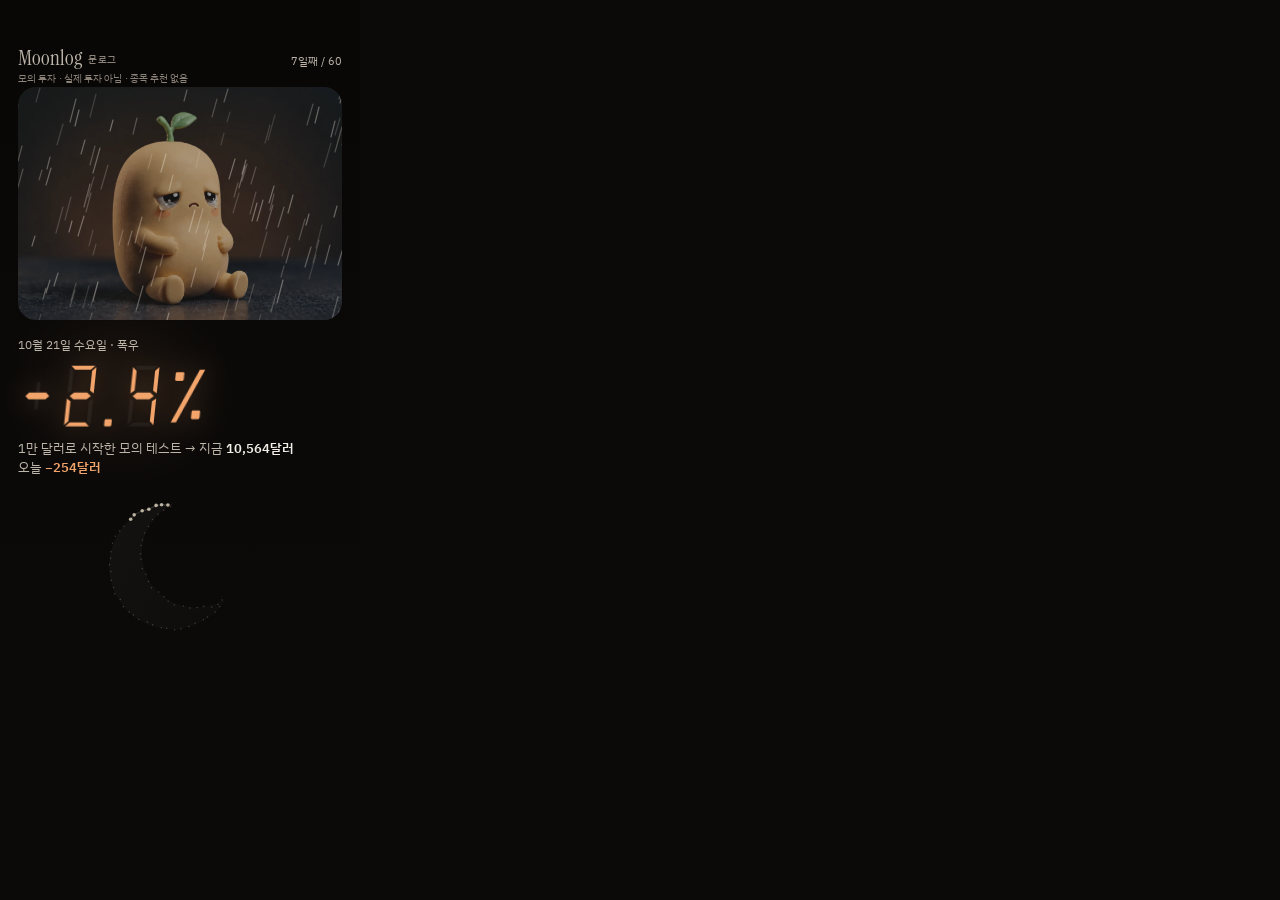
==== commit 72e9c16e: "public: nightly update" ====
--- a/card.html
+++ b/card.html
@@ -173,6 +173,10 @@
 let PREP = null;
 const prepDay = d => PREP ? Math.round((Date.parse(d + 'T00:00:00Z') - Date.parse(PREP.from + 'T00:00:00Z')) / 864e5) + 1 : 0;
 const PREP_DAY = n => `준비 기간 ${n}일째`;
+/* 모형 교체 알림 한 줄 — 교체 밤부터 사흘 동안 원고 캡션 법 줄 아래(오너 결정 2026-10-20 · 정정 아님). 날짜는 summary.model_swap */
+const hourWord = h => h === 0 ? '밤 12시' : `${h < 6 ? '새벽' : h < 12 ? '아침' : h < 17 ? '낮' : h < 21 ? '저녁' : '밤'} ${h % 12 || 12}시`;
+const SWAP_LINE = s => `${md(s.date)} ${hourWord(s.hh)}부터 모형이 거래소 공개 자료로 배운 것으로 바뀜. 기록은 이어짐.`;
+const SWAP_DAYS = 3;
 const RESTART_LINE = () => `${md(PREP.day1)} 밤부터 60밤을 새로 센다. ${md(PREP.from)}~${md(PREP.to)}은 준비 기간.`;
 const tradesOf = (D, date, prep = false) => rowsOf(D, 'trades_daily', prep).find(r => r.date === date) || {};
 function moneyOf(D, date, prep = false) {
@@ -357,6 +361,8 @@
     // 다시 시작 한 줄 — 준비 기간 마지막 밤과 새 시즌 1~3일째, 법 줄 바로 위(다시시작 6절)
     ...(PREP && PREP.last && (p || row.day <= 3) ? [RESTART_LINE()] : []),
     LAW,
+    ...(D.summary && D.summary.model_swap && row.date >= D.summary.model_swap.date &&
+        row.date < addDays(D.summary.model_swap.date, SWAP_DAYS) ? [SWAP_LINE(D.summary.model_swap)] : []),
     // 정정 — 법 줄 바로 아래 한 줄씩(그 밤 나온 것, 둘까지). 해시태그는 늘 맨 끝(디자인 대조 2026-10-15)
     ...fixes.slice(0, 2).map(f => `정정: ${fixText(f)} (${f.why})`),
     ...(fixes.length > 2 ? [fixMore(fixes.length - 2)] : []),
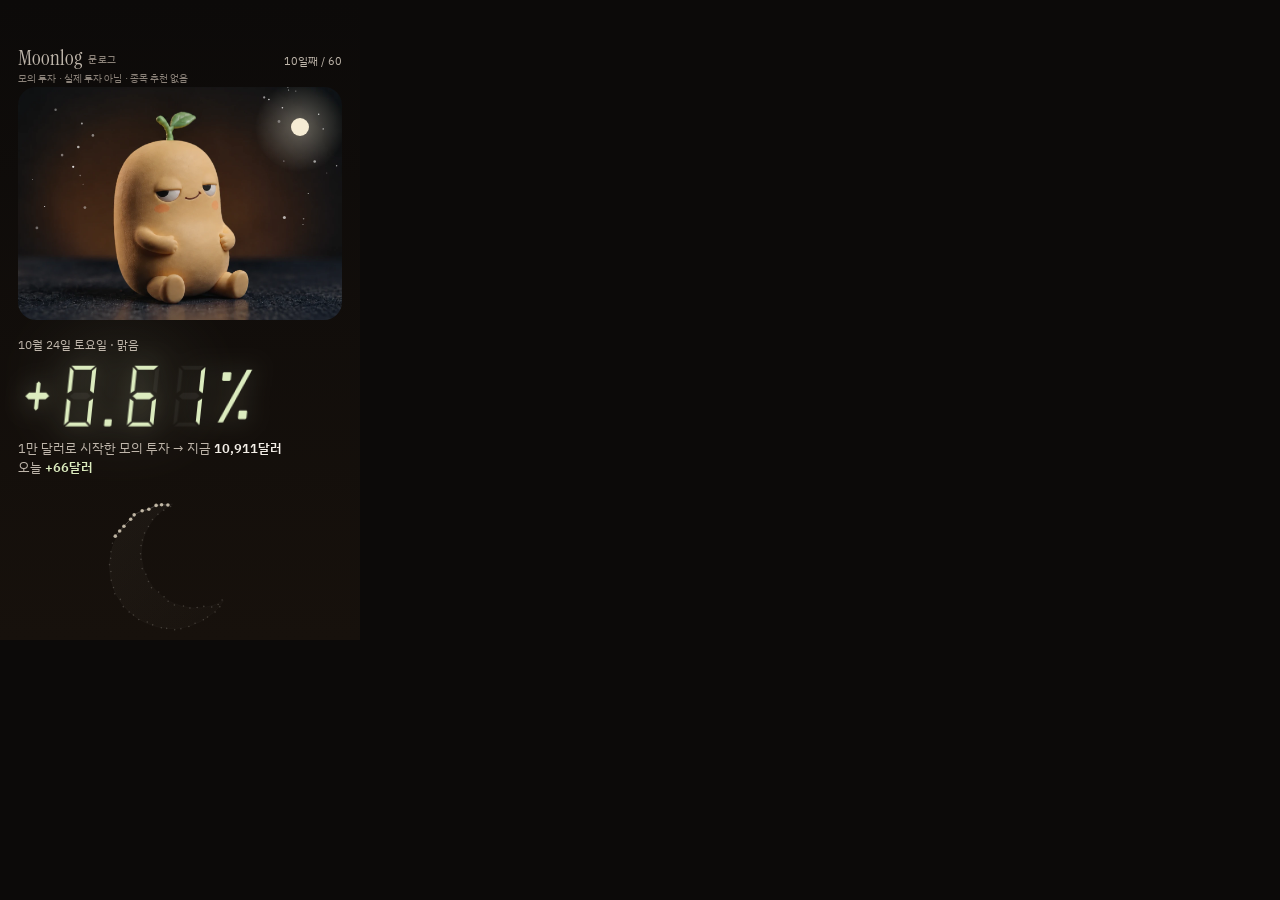
==== commit fcece68c: "public: nightly update" ====
--- a/card.html
+++ b/card.html
@@ -109,8 +109,9 @@
 const $ = s => document.querySelector(s);
 const esc = s => String(s ?? '').replace(/[&<>"]/g, c => ({'&': '&amp;', '<': '&lt;', '>': '&gt;', '"': '&quot;'}[c]));
 const pct = (x, d = 1) => (x > 0 ? '+' : x < 0 ? '−' : '+') + Math.abs(x).toFixed(d) + '%';
-const places = x => Math.abs(x) <= FLAT ? 2 : 1;
-const pctOf = x => x == null ? '쉼' : pct(x, places(x));
+/* 하루 % — 사이트와 같은 줄: 공개 JSON 의 둘째 자리 값을 그대로(toFixed(2) 는 끝 0 채움뿐). 한 자리로 다시 줄이면
+   x.x5 에서 원값과 반대로 내려가 쇼츠와 사이트 숫자가 갈린다(기획 결정 (가) 2026-10-24 · 디자인 카드도 둘째 자리) */
+const pctOf = x => x == null ? '쉼' : pct(x, 2);
 const tone = w => w === 'clear' || w === 'clear_star' ? 'up' : w === 'rain' || w === 'storm' ? 'down' : 'flat';
 const md = s => { const m = String(s || '').match(/^(\d{4})-(\d{2})-(\d{2})$/); return m ? `${+m[2]}월 ${+m[3]}일` : ''; };
 const dow = s => DAYS[new Date(s + 'T00:00:00Z').getUTCDay()];
@@ -333,7 +334,7 @@
       (c == null ? '' : `<div class="glow" style="background:radial-gradient(circle,${LED_COLOR[t]}40,transparent 70%)"></div>`) +
       `<div class="body"><span class="eb">${esc(date)} ${dow(row.date)}요일 · ${esc(word)}</span>` +
       `<span class="ledbox" role="img" aria-label="${esc(pctOf(c))}">${ledHTML(ledStr(c), lit)}</span>` +
-      (m ? `<span class="money">${esc(usdWord(m.start))}로 시작한 모의 테스트 → 지금 <b>${esc(usdWord(m.now))}</b><br>` +
+      (m ? `<span class="money">${esc(usdWord(m.start))}로 시작한 모의 투자 → 지금 <b>${esc(usdWord(m.now))}</b><br>` +
            `오늘 <b class="${c == null ? '' : t}">${esc(usdSigned(m.today))}</b></span>` : '') + '</div>' +
       `<div class="stars">${stars(lit0, false)}</div>`;
   }
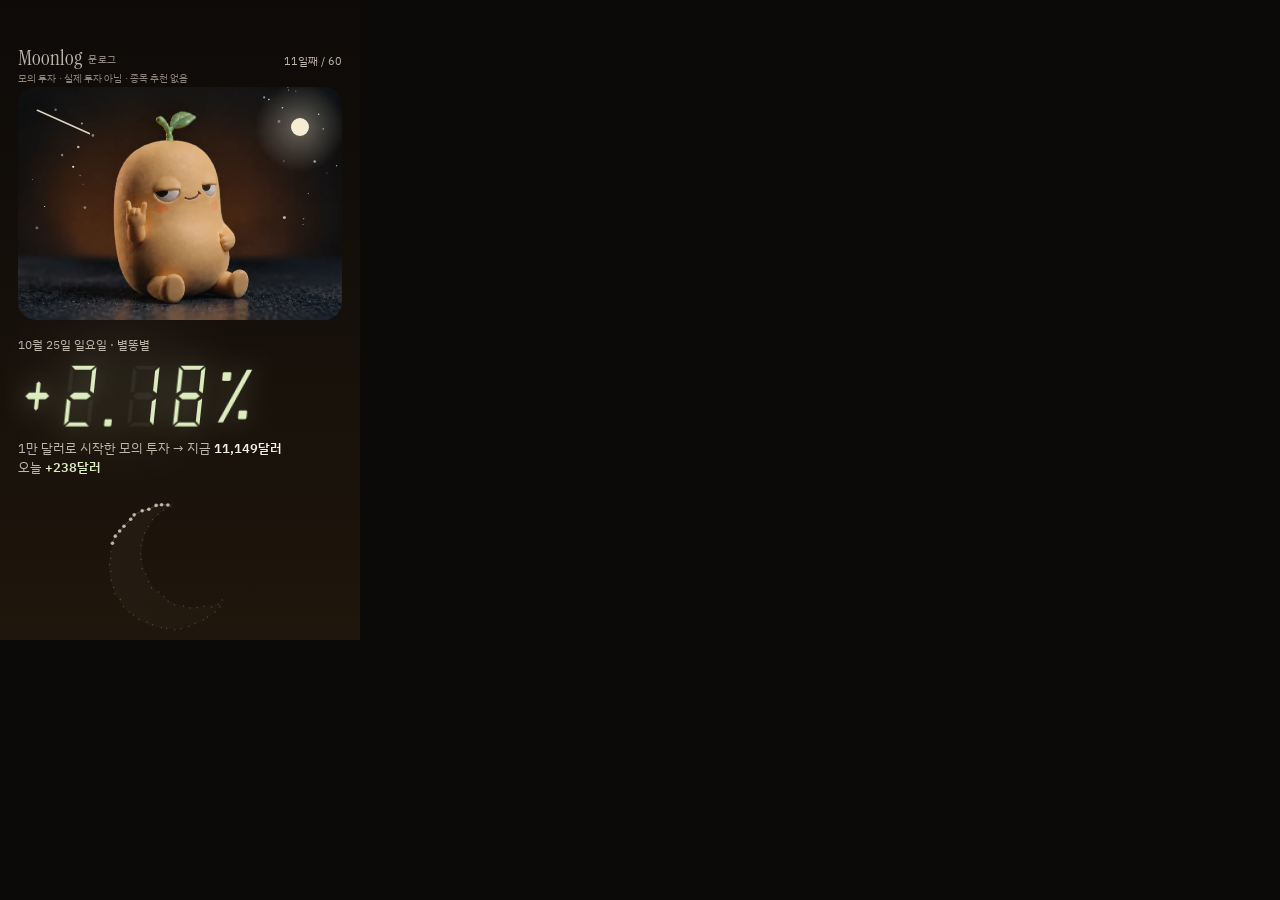
==== commit 4eaf40ae: "public: nightly update" ====
--- a/card.html
+++ b/card.html
@@ -66,6 +66,27 @@
 /* 가림 구역에 조금 걸리는 날 — 바로 멈추지 않고 한 번 줄여 다시 잰다(디자인 2026-10-15: 하루도 빠지지 않게) */
 .card.tight .next { font-size: 16px; }
 .card.tight .fix-say { margin-top: 3px; }
+/* ③ 판정(디자인 쇼츠 판정 카드 지시 3절 · 시안 판정카드) — 판정 낱말이 처음 실린 밤 · 판정 정정이 나온 밤만. 창 = 닫힌 초승달
+   별자리(사이트 60 Nights 와 같은 별 · 날씨대로), 몸 = LED 낱말(② 와 같은 66px · 부호 칸 없는 넉 칸) + 이름 · 기준 셋 · 맨 아래
+   한 줄. 아래 장식은 비운다(달이 창으로 올라왔다) */
+.card .win.vwin { background: radial-gradient(ellipse 70% 80% at 50% 50%, #1d150e, #0a0807 75%); }
+.card .vt { position: absolute; left: 14px; top: 12px; display: flex; flex-direction: column; gap: 3px; }
+.card .vt b { font: 400 19px/1 "Instrument Serif", serif; color: var(--ink); }
+.card .vt span { font-size: 10px; color: var(--muted); letter-spacing: .02em; }
+.card .vrow { display: flex; align-items: flex-end; gap: 12px; }
+.card .vrow .ledbox { margin-top: 0; }
+.card .vname { font-family: var(--f-voice); font-weight: 700; font-size: 18px; line-height: 1; padding-bottom: 2px; }
+/* 기준 셋 — 장부 꼴(11px · 이름 ink-2 · 숫자 ink · 끝 칸 결과). 점선 위 */
+.card .vg { display: grid; grid-template-columns: auto minmax(0, 1fr) auto; column-gap: 8px; row-gap: 1px; align-items: baseline;
+            margin-top: 6px; padding-top: 5px; border-top: 1px dashed rgba(243,238,231,.22); font-size: 11px; line-height: 1.45; }
+.card .vg .gi { color: var(--muted); }
+.card .vg .gt { color: var(--ink-2); white-space: nowrap; }
+.card .vg .gt b { color: var(--ink); font-weight: 600; }
+.card .vg .gm { font-weight: 600; color: var(--ink); text-align: right; white-space: nowrap; }
+.card .vg .gm.no { color: var(--down); } .card .vg .gm.hold { color: var(--ink-2); }
+.card .vlaw { font-family: var(--f-voice); font-size: 13px; line-height: 1.35; margin-top: 5px; color: var(--ink); }
+/* 판정 ③ 이 가림 구역에 걸리면 — 기준 셋 위 여백(6 · 5px)부터 조인다(판정 카드 지시 3절 실측) */
+.card.tight .vg { margin-top: 3px; padding-top: 3px; } .card.tight .vlaw { margin-top: 3px; }
 .card .stars { position: absolute; left: 0; right: 0; bottom: 0; height: 150px; }
 .card .stars svg { width: 100%; height: 100%; display: block; }
 .card .safe { position: absolute; inset: 0; pointer-events: none; }
@@ -85,6 +106,7 @@
    글이 걸린 날·LED 칸 수가 글자 수와 다른 날은 찍지 않는다. ?frame=script 는 원고.txt 의 글을 #script 에 쓴다(같은 값으로). */
 const FLAT = 0.10, BIG = 1.00;
 const SEASON_DAYS = 60;
+const SEASON_MAX = 90;               // 연장 끝(사전등록 5-1 — 300건 미만이면 300건까지, 길어도 90밤) · 보류 날짜 줄 '90일 중'
 const WEATHER_WORD = {clear_star: '별똥별', clear: '맑음', cloudy: '구름', rain: '비', storm: '폭우', closed: '쉼'};
 const DAYS = ['일', '월', '화', '수', '목', '금', '토'];
 const LAW = '모의 투자 · 실제 투자 아님 · 종목 추천 없음';
@@ -126,7 +148,9 @@
 const LED_EIGHT = 'rgba(243,238,231,.32)';                            // 열 때 0.9초 — 그날 칸에 8 을 흐린 크림으로
 const LED_DARK = '+88.8%';            // 꺼진 판은 늘 이 꼴 — 칸 수로 결과(두 자리인지 · 소수 둘째인지)가 새지 않게
 const SEG = {'0': 'abcdef', '1': 'bc', '2': 'abged', '3': 'abgcd', '4': 'fgbc', '5': 'afgcd', '6': 'afgedc', '7': 'abc',
-             '8': 'abcdefg', '9': 'abfgcd', '-': 'g', ' ': '', 'o': 'cdeg', 'F': 'aefg'};
+             '8': 'abcdefg', '9': 'abfgcd', '-': 'g', ' ': '', 'o': 'cdeg', 'F': 'aefg',
+             // 판정 낱말 PASS · FAIL · HoLd(디자인 판정 지시 2-2) — 'oFF' 와 같은 결의 영문 장식
+             'P': 'abefg', 'A': 'abcefg', 'S': 'afgcd', 'I': 'ef', 'L': 'def', 'H': 'bcefg', 'd': 'bcdeg'};
 const SEGP = {a: 'M12 4 L48 4 L42 10 L18 10 Z', b: 'M50 6 L50 46 L44 42 L44 12 Z', c: 'M50 54 L50 94 L44 88 L44 58 Z',
               d: 'M12 96 L48 96 L42 90 L18 90 Z', e: 'M10 54 L10 94 L16 88 L16 58 Z', f: 'M10 6 L10 46 L16 42 L16 12 Z',
               g: 'M14 50 L20 45 L40 45 L46 50 L40 55 L20 55 Z'};
@@ -160,17 +184,79 @@
 
 /* 정정 — 사이트와 같은 글(디자인 정정줄 1판). 카드 ③ 맨 아래에 그 밤 나온 것만 */
 const fixesOf = D => (D && D.diary && D.diary.corrections) || [];
+// 판정 정정(kind verdict · 기획 10-24 · 52 자료 꼴) — 같은 밤의 판정 낱말이 바뀐 밤에만. 전 · 새 낱말은 verdict_before ·
+// verdict_after(pass · fail · hold · 드물게 extended, 새 쪽은 셈 중으로 돌아가면 null), 수 칸은 null. 까닭은 고정 문장 둘.
+// 문장 안 날짜는 판정 밤(date), 줄이 붙는 밤 · 순서는 정정이 나온 밤(as_of) — 기획 ⓑ 10-24
+// words-allow verdict — 60밤 판정 이름(통과 · 미달 · 보류)은 이 자리 안에서만(words.md 37행 예외 · 기획 10-24)
+const FIX_VERDICT = {pass: '통과', fail: '미달', hold: '보류', extended: '연장'};
+// words-allow end
 const fixText = f => f.kind === 'btc_week' ? `${md(f.date)} 주 비트코인 ${pct(f.before, 2)} → ${pct(f.after, 2)}`   // 주간 비트코인 정정(두 자리)
+  : f.kind === 'verdict' ? `${md(f.date)} 판정 ${FIX_VERDICT[f.verdict_before] || '셈 중'} → ${FIX_VERDICT[f.verdict_after] || '셈 중'}`
   : `${md(f.date)} ${pctOf(f.before)} → ${pctOf(f.after)}`;
 const fixMore = n => `외 ${n}건 — 사이트 일지에`;
+// 늦은 미달(uncounted_nights n > 0, 지시 3-3) — 까닭 뒤에 '그 사이 공개된 n밤 줄은 남기되 셈에서 뺐다'
+const fixWhy = f => f.why + (f.uncounted_nights > 0 ? ` · 그 사이 공개된 ${f.uncounted_nights}밤 줄은 남기되 셈에서 뺐다` : '');
 const FIX_SAY = '어제 숫자 정정.';
 const FIX_SAY_WEEK = '비트코인 주간 숫자 정정.';   // 그 밤 정정이 주간 비트코인뿐일 때(어제 숫자가 아니라서)
+
+/* ── 판정 카드(디자인 쇼츠 판정 카드 지시) — 공개 자료의 판정 칸(scene.season_verdict · season_gates · season_next ·
+   weeks.at_verdict · at_verdict_2)을 읽기만 한다. 이름 · LED 낱말 · 한 줄 · 맨 아래 줄은 사이트 Verdict 와 같은 글(시험이 견준다),
+   기준 셋은 카드 몸 폭(294px · 아래 끝 490)에 맞춘 짧은 글 — 온전한 문구는 사이트가 갖는다. 수(40 · 95 · 30)는 시험이 사양과 맞춘다 */
+// words-allow verdict — 60밤 판정 이름(통과 · 미달 · 보류)은 이 자리 안에서만(words.md 37행 예외 · 기획 10-24)
+const VTEXT = {
+  vName: {pass: '통과', fail: '미달', hold: '보류'},
+  vLed: {pass: 'PASS', fail: 'FAIL', hold: 'HoLd'},
+  vSay: {pass: () => '미리 적은 기준 셋을 모두 넘었다.', fail: list => `기준 ${list} 넘지 못했다.`,
+         hold: d => `기준 ①의 평균 손익이 0 아래지만 크게 모자란 폭은 아님. 30밤 더 센 뒤 ${d}에 다시 판정.`},
+  vLaw: {pass: '통과해도 실제 투자로 이어지지 않는다.', fail: '미달이면 이 모형은 고치지 않고 끝낸다.',
+         hold: '다시 판정할 때까지 기록은 이어진다.'},
+  vMark: {pass: '넘음', fail: '못 넘음', hold: '보류'},
+  gate: ['거래당 평균 손익 · 지난 시험 값 대비', '가장 많이 빠졌을 때', '정한 대로 주문한 비율 · 95% 이상'], gate2Tail: '40% 안',
+  bottom: {pass: () => '통과해도 실제 투자로 이어지지 않는다.', fail: () => '미달이면 이 모형은 고치지 않고 끝낸다.',
+           hold: d => `30밤 더 센 뒤 ${d}에 다시 판정.`},                     // 카드 ③ 맨 아래 — 보류만 다시 판정 날(지시 3절 표)
+  word: (n, again) => again ? '다시 판정' : `${n}밤 판정`,                     // 머리 · ① 가림말 둘째 줄 · 자막의 앞
+  after: '60 Nights · 판정 통과',                                             // 통과 뒤 ③ — 별 수 대신(별은 60개에서 닫혔다, 지시 5절)
+  since: (m, b) => `시작부터 ${m} · 비트코인 그냥 들고 있기 ${b}(판정 기준 아님).`,
+};
+// words-allow end
+const V_COLOR = {pass: LED_COLOR.up, fail: LED_COLOR.down, hold: LED_COLOR.flat};
+const V_NO = ['①', '②', '③'], V_JOSA = ['을', '를', '을'];
+function failList(g) {               // 못 넘은 것만 ①·② 로 잇고 조사는 끝 번호를 따른다
+  const k = ['c', 'b', 'd'].map((x, i) => g[x] === 'fail' ? i : -1).filter(i => i >= 0);
+  return k.length ? k.map(i => V_NO[i]).join('·') + V_JOSA[k[k.length - 1]] : '';
+}
+/* 판정 갈래 — 사이트 seasonVerdict 와 같은 칸 읽기. 300건 연장(기준 낱말 없는 extended)은 null(③ 그대로, 지시 6절).
+   다시 판정(보류 뒤)은 at_verdict_2 가 있고 낱말이 통과 · 미달일 때 — 숫자는 at_verdict_2 */
+let V = null;
+function verdictOf(D) {
+  const sc = D.scene || {}, w = sc.season_verdict, g = sc.season_gates, wk = D.weeks || {}, at = wk.at_verdict;
+  if (!w || !g || !at || !at.to || (w === 'extended' && g.c !== 'hold')) return null;
+  const again = !!(wk.at_verdict_2 && wk.at_verdict_2.to && (w === 'pass' || w === 'fail')), a = again ? wk.at_verdict_2 : at;
+  return {kind: w === 'extended' ? 'hold' : w, gates: g, next: sc.season_next || null, at: a, again, nights: a.nights || SEASON_DAYS};
+}
+/* ③ 이 판정 카드인 밤 — 판정 낱말이 처음 실린 밤(판정 밤) · 판정 정정이 나온 밤(바뀐 낱말로 한 번 더, 지시 6절) */
+const vNight = row => !!V && row.date === V.at.to;
+const vCard = (D, row) => vNight(row) || (!!V && fixesOf(D).some(f => f.kind === 'verdict' && f.as_of === row.date));
+/* 날 수 — 판정 밤엔 판정 앞의 꼴(① ② 에서 결과가 날 수로 새지 않게 · 사이트 dayWord 와 같은 규칙). 통과 뒤 '61일째'('/ 60'
+   없음) · 보류 뒤와 다시 판정 밤 '/ 90'(지시 5절). 판정이 없으면 지금 꼴 그대로 */
+const dayKind = row => !V ? null : row.date > V.at.to ? V.kind : V.again ? 'hold' : null;
+function dayLabel(row, total, clamp) {          // 머리(clamp — 60 에 멈추는 지금 꼴) · 캡션 첫 줄
+  const k = dayKind(row), over = row.day > SEASON_DAYS;
+  if (k === 'pass' && over) return `${row.day}일째`;
+  if (over && (k === 'hold' || (V && V.again))) return `${row.day}일째 / ${SEASON_MAX}`;
+  return `${clamp ? Math.min(row.day, total) : row.day}일째 / ${total}`;
+}
+function dayWordOf(row, total) {                // ① 날짜 줄
+  const k = dayKind(row), over = row.day > SEASON_DAYS;
+  if (k === 'pass' && over) return `${row.day}일째`;
+  return `${over && (k === 'hold' || (V && V.again)) ? SEASON_MAX : total}일 중 ${row.day}일째`;
+}
 
 /* 그날 거래 줄(정리 · 이긴 것) — 원고 캡션 둘째 줄 */
 /* 60밤 다시 시작(오너 결정 2026-10-20 · 디자인 지시 다시시작 6절) — 준비 기간 줄(prep · phase 'prep')은 시즌 수 밖. 그날이
    준비 기간이면 prep 목록에서 찾는다(사이트와 같은 규칙). PREP = {from, to, nights, day1} */
 const isPrep = row => !!row && row.phase === 'prep';
-const rowsOf = (D, name, prep) => (D && D[name] && (prep ? D[name].prep : D[name].rows)) || [];
+const rowsOf = (D, name, prep) => (D && D[name] && (prep === 'unc' ? D[name].uncounted : prep ? D[name].prep : D[name].rows)) || [];
 let PREP = null;
 const prepDay = d => PREP ? Math.round((Date.parse(d + 'T00:00:00Z') - Date.parse(PREP.from + 'T00:00:00Z')) / 864e5) + 1 : 0;
 const PREP_DAY = n => `준비 기간 ${n}일째`;
@@ -282,14 +368,43 @@
   if (highlight && lit) s += `<circle class="today" cx="${f(P[lit - 1].x)}" cy="${f(P[lit - 1].y)}" r="11" fill="none" stroke="#fff3dc" stroke-opacity=".5"></circle>`;
   return s + '</svg>';
 }
+/* 뜬 별 — 날씨대로(초승달 지시 B 표 · 사이트와 같은 줄) */
+const STAR = {clear_star: {r: 2.5, c: '#fff6e6', glow: 13, spark: 1}, clear: {r: 2.1, c: '#fff3dc', glow: 8}, cloudy: {r: 1.6, c: '#9c948b'},
+              rain: {r: 1.7, c: '#e9a77a', op: 0.9}, storm: {r: 1.4, c: '#e9a77a', op: 0.65}, closed: {ring: 1, r: 2}};
+const starOf = w => STAR[w] || STAR.closed;
+const dotDate = s => { const m = String(s || '').match(/^\d{4}-(\d{2})-(\d{2})$/); return m ? `${+m[1]}.${m[2]}` : ''; };   // 10.28 · 11.01
+/* ③ 판정 창 — 닫힌 초승달 별자리(지시 3절): 판정 밤까지의 별(다시 판정이면 연장 별 30 까지) · 그림자 .11/.035 · 테두리 .16 ·
+   마지막 별에 고리 하나(정지 화면이라 퍼짐 없음). 별자리를 오른쪽으로 — viewBox 를 왼쪽으로 늘려 '60 Nights' 글 자리를 비운다 */
+function moonWin(D, a) {
+  const P = MOON.pts, xy = i => [P[i].x.toFixed(1), P[i].y.toFixed(1)];
+  const rows = ((D.scene && D.scene.rows) || []).filter(r => r.date <= a.to).slice(0, MOON.MAX), n = rows.length;
+  let s = '<svg viewBox="-70 -6 428 248" preserveAspectRatio="xMidYMid meet" aria-hidden="true"><defs>' +
+    '<radialGradient id="vsg" cx=".5" cy=".5" r=".5"><stop offset="0" stop-color="#fff3dc" stop-opacity=".55"></stop><stop offset="1" stop-color="#fff3dc" stop-opacity="0"></stop></radialGradient>' +
+    '<radialGradient id="vhl" cx=".46" cy=".5" r=".5"><stop offset="0" stop-color="#f6ecd4" stop-opacity=".09"></stop><stop offset="1" stop-color="#f6ecd4" stop-opacity="0"></stop></radialGradient>' +
+    '<linearGradient id="vmf" x1="0" y1="0" x2="1" y2="1"><stop offset="0" stop-color="#f6ecd4" stop-opacity=".11"></stop><stop offset="1" stop-color="#f6ecd4" stop-opacity=".035"></stop></linearGradient></defs>' +
+    `<circle cx="${MOON.C.x}" cy="${MOON.C.y}" r="150" fill="url(#vhl)"></circle>` +
+    `<path class="shade shut" d="${MOON.shape}" fill="url(#vmf)" stroke="#f3eee7" stroke-opacity=".16" stroke-width=".6"></path>`;
+  let d = '';
+  for (let i = 0; i < Math.min(n, MOON.N); i++) d += (i ? 'L' : 'M') + xy(i).join(' ');
+  if (Math.min(n, MOON.N) > 1) s += `<path d="${d}" fill="none" stroke="#f3eee7" stroke-opacity=".2" stroke-width=".6" stroke-linejoin="round"></path>`;
+  rows.forEach((r, i) => {
+    const [x, y] = xy(i), st = starOf(r.weather), rr = (st.r * (P[i].ext ? 0.6 : 1)).toFixed(2);   // 연장 별은 작게
+    if (st.glow && !P[i].ext) s += `<circle cx="${x}" cy="${y}" r="${st.glow}" fill="url(#vsg)"></circle>`;
+    if (st.spark && !P[i].ext) s += `<path d="M${x} ${(+y - 9).toFixed(1)}V${(+y + 9).toFixed(1)}M${(+x - 9).toFixed(1)} ${y}H${(+x + 9).toFixed(1)}" stroke="#fff6e6" stroke-opacity=".55" stroke-width=".6"></path>`;
+    s += st.ring ? `<circle class="vstar" cx="${x}" cy="${y}" r="${rr}" fill="none" stroke="#8b8279" stroke-width=".9"></circle>`
+                 : `<circle class="vstar" cx="${x}" cy="${y}" r="${rr}" fill="${st.c}"${st.op ? ` opacity="${st.op}"` : ''}></circle>`;
+    if (i === n - 1) s += `<circle class="vring" cx="${x}" cy="${y}" r="7" fill="none" stroke="#fff3dc" stroke-opacity=".5" stroke-width=".8"></circle>`;
+  });
+  return s + '</svg>';
+}
 /* 창 — face = 얼굴 이름, look = 'fogged'(① 기록) · ''. ② ③ 의 사진에는 그날 빛(LIGHT, 3판-b)만 건다 */
 function win(kind, face, look, veil) {
   const lit = look !== 'fogged' && LIGHT[kind] ? ` style="filter: brightness(${LIGHT[kind]})"` : '';
   return `<div class="win"><img id="photo" src="${FACE_SRC(face)}" alt=""${look ? ` class="${look}"` : ''}${lit} data-face="${face}">` +
          weather(kind, look === 'fogged') + (veil ? `<div class="veil">${veil}</div>` : '') + '</div>';
 }
-function head(day, total, label) {
-  return `<div class="hd"><b><span class="wm-en">${esc(BRAND.en)}</span><span class="wm-ko">${esc(BRAND.ko)}</span></b><span>${esc(label || `${Math.min(day, total)}일째 / ${total}`)}</span></div><div class="law">${esc(LAW)}</div>`;
+function head(label) {                // 머리 오른쪽 — 날 수(dayLabel) · 준비 기간 n일째 · 판정 ③ 은 '60밤 판정 · 날'
+  return `<div class="hd"><b><span class="wm-en">${esc(BRAND.en)}</span><span class="wm-ko">${esc(BRAND.ko)}</span></b><span>${esc(label)}</span></div><div class="law">${esc(LAW)}</div>`;
 }
 const safeHtml = () => '<div class="safe"' + (Q.get('debug') === 'safe' ? '' : ' hidden') + '>' +
   SAFE.map(z => `<i style="left:${z.x0}px;width:${z.x1 - z.x0}px;top:${z.y0}px;height:${z.y1 - z.y0}px"></i>`).join('') + '</div>';
@@ -299,7 +414,7 @@
   if (!list.length) return '';
   // 카드는 자리가 좁다 — 자세히는 첫 정정 한 줄, 더 있으면 '외 n건 — 사이트 일지에'(사이트 ③ 은 둘까지)
   return `<span class="fix-say">${esc(list.every(f => f.kind === 'btc_week') ? FIX_SAY_WEEK : FIX_SAY)}</span>` +
-    `<span class="fix">${esc(fixText(list[0]))} · ${esc(list[0].why)}</span>` +
+    `<span class="fix">${esc(fixText(list[0]))} · ${esc(fixWhy(list[0]))}</span>` +
     (list.length > 1 ? `<span class="fix">${esc(fixMore(list.length - 1))}</span>` : '');
 }
 /* 그날 켜는 LED 글 — ① 은 늘 꺼진 판 */
@@ -308,26 +423,44 @@
   const total = (D.summary && D.summary.days_total) || SEASON_DAYS, p = isPrep(row), m = moneyOf(D, row.date, p), c = row.change_pct;
   const date = md(row.date), word = WEATHER_WORD[row.weather] || '', face = faceOf(row.weather);
   // 준비 기간 날(준비 기간 마지막 밤) — 머리 '준비 기간 n일째', 날짜 줄도 같은 말, 별은 아직 0개(시즌 수 밖)
-  const dayWord = p ? PREP_DAY(prepDay(row.date)) : `${total}일 중 ${row.day}일째`, lit0 = p ? 0 : row.day;
+  const dayWord = p ? PREP_DAY(prepDay(row.date)) : dayWordOf(row, total), lit0 = p ? 0 : row.day;
   const t = tone(row.weather), lit = c == null ? LED_REST : LED_COLOR[t];
-  const sky = SKY_TINT[FRAME === '1' ? 'clear' : row.weather] || SKY_TINT.clear;
+  const vc = FRAME === '3' && !p && vCard(D, row), passAfter = !p && dayKind(row) === 'pass' && row.day > SEASON_DAYS;
+  const sky = SKY_TINT[FRAME === '1' || vc ? 'clear' : row.weather] || SKY_TINT.clear;
   $('#card').style.setProperty('--sky-a', sky[0]);
   $('#card').style.setProperty('--sky-b', sky[1]);
-  let h = head(row.day, total, p ? PREP_DAY(prepDay(row.date)) : '');
+  let h = head(p ? PREP_DAY(prepDay(row.date)) : vc ? `${VTEXT.word(V.nights, V.again)} · ${md(V.at.to)}` : dayLabel(row, total, true));
   if (FRAME === '1') {
-    // ① 가림말은 그날 날짜 + '기록'(글규칙 데이터우선 2절). 아래는 날짜 줄과 꺼진 LED 만 — 말 거는 줄은 뺐다(디자인 대조)
-    h += win(row.weather, 'deadpan', 'fogged', `${esc(date)} 기록`) +
+    // ① 가림말은 그날 날짜 + '기록'(글규칙 데이터우선 2절). 아래는 날짜 줄과 꺼진 LED 만 — 말 거는 줄은 뺐다(디자인 대조).
+    // 판정 밤엔 둘째 줄 '60밤 판정'(다시 판정이면 '다시 판정') — 결과 낱말은 쓰지 않는다(판정 카드 지시 1절)
+    h += win(row.weather, 'deadpan', 'fogged', `${esc(date)} 기록` + (vNight(row) ? `<br>${esc(VTEXT.word(V.nights, V.again))}` : '')) +
       `<div class="body"><span class="eb">${esc(date)} ${dow(row.date)}요일 · ${esc(dayWord)}</span>` +
       `<span class="ledbox">${ledHTML(LED_DARK, null)}</span></div>` +
-      `<div class="stars">${stars(Math.max(lit0 - 1, 0), false)}</div>`;
+      `<div class="stars">${stars(passAfter ? SEASON_DAYS : Math.max(lit0 - 1, 0), false)}</div>`;   // 통과 뒤 별은 60 에서 닫힌다
+  } else if (vc) {
+    // ③ 판정(지시 3절) — 창 = 닫힌 초승달 별자리 + 왼쪽 위 '60 Nights · 날짜', 몸 = LED 낱말 + 이름 · 기준 셋 · 맨 아래 한 줄.
+    // 아래 장식은 비운다. 그 밤 정정 두 줄은 그리지 않는다(정정은 캡션 줄로만)
+    const k = V.kind, a = V.at, g = V.gates, vcol = V_COLOR[k];
+    const mark = s => `<span class="gm${s === 'fail' ? ' no' : s === 'hold' ? ' hold' : ''}">${esc(VTEXT.vMark[s] || '—')}</span>`;
+    const mdd = a.judge_mdd_pct != null ? ` <b>${esc(pctOf(a.judge_mdd_pct))}</b>` : '';      // 판정 낙폭(b) — 없으면 숫자 없이(기획 ⓐ)
+    h += `<div class="win vwin">${moonWin(D, a)}<div class="vt"><b>60 Nights</b><span>${esc(dotDate(a.from))} – ${esc(dotDate(a.to))}</span></div></div>` +
+      `<div class="glow" style="background:radial-gradient(circle,${vcol}40,transparent 70%)"></div>` +
+      `<div class="body" data-words-allow="verdict"><div class="vrow"><span class="ledbox" role="img" aria-label="${esc(VTEXT.vName[k])}">${ledHTML(VTEXT.vLed[k], vcol, {sign: false})}</span>` +
+      `<span class="vname">${esc(VTEXT.vName[k])}</span></div>` +
+      `<div class="vg"><span class="gi">${V_NO[0]}</span><span class="gt">${esc(VTEXT.gate[0])}</span>${mark(g.c)}` +
+      `<span class="gi">${V_NO[1]}</span><span class="gt">${esc(VTEXT.gate[1])}${mdd} · ${esc(VTEXT.gate2Tail)}</span>${mark(g.b)}` +
+      `<span class="gi">${V_NO[2]}</span><span class="gt">${esc(VTEXT.gate[2])}</span>${mark(g.d)}</div>` +
+      `<span class="vlaw">${esc(VTEXT.bottom[k](md(V.next)))}</span></div>`;
   } else if (FRAME === '3') {
-    // ③ 60 Nights · 별 n개 / 다음 기록 내일 밤 9시 20분(글규칙 데이터우선 2절 · 영문 제목 A). 위 작은 줄은 날짜 — 별 수를 두 번 쓰지 않게
+    // ③ 60 Nights · 별 n개 / 다음 기록 내일 밤 9시 20분(글규칙 데이터우선 2절 · 영문 제목 A). 위 작은 줄은 날짜 — 별 수를 두 번 쓰지 않게.
+    // 통과 뒤는 VTEXT.after 한 줄(별은 60개에서 닫혔다 · 오늘 고리 없음) · 보류 뒤는 '/ 90' 까지 연장 별(판정 카드 지시 5절)
+    const cap = dayKind(row) === 'hold' && row.day > SEASON_DAYS ? SEASON_MAX : total;
     h += win(row.weather, face, '') +
       `<div class="body"><span class="eb">${esc(date)} ${dow(row.date)}요일</span>` +
-      `<span class="next n1">${p && PREP.last ? esc(`60 Nights · ${md(PREP.day1)} 밤에 첫 별`) : `60 Nights · 별 ${p ? 0 : Math.min(row.day, total)}개`}</span>` +
+      `<span class="next n1">${p && PREP.last ? esc(`60 Nights · ${md(PREP.day1)} 밤에 첫 별`) : passAfter ? `<span data-words-allow="verdict">${esc(VTEXT.after)}</span>` : `60 Nights · 별 ${p ? 0 : Math.min(row.day, cap)}개`}</span>` +
       '<span class="next n2">다음 기록 <br>내일 밤 9시 20분</span>' +
       '<span class="money cta">미리 찍기 · 프로필 링크</span>' + fixCard(D, row) + '</div>' +
-      `<div class="stars">${stars(lit0, !p)}</div>`;
+      `<div class="stars">${passAfter ? stars(SEASON_DAYS, false) : stars(lit0, !p)}</div>`;
   } else {
     // ② 결과 — LED + 금액 줄만(생성 글 자막은 지웠다, 글규칙 데이터우선 1절)
     h += win(row.weather, face, '') +
@@ -336,52 +469,99 @@
       `<span class="ledbox" role="img" aria-label="${esc(pctOf(c))}">${ledHTML(ledStr(c), lit)}</span>` +
       (m ? `<span class="money">${esc(usdWord(m.start))}로 시작한 모의 투자 → 지금 <b>${esc(usdWord(m.now))}</b><br>` +
            `오늘 <b class="${c == null ? '' : t}">${esc(usdSigned(m.today))}</b></span>` : '') + '</div>' +
-      `<div class="stars">${stars(lit0, false)}</div>`;
+      `<div class="stars">${passAfter ? stars(SEASON_DAYS, false) : stars(lit0, false)}</div>`;
   }
   $('#card').innerHTML = h + safeHtml();
-  $('#card').classList.toggle('has-fix', FRAME === '3' && fixesOf(D).some(f => f.as_of === row.date));
+  $('#card').classList.toggle('has-fix', FRAME === '3' && !vc && fixesOf(D).some(f => f.as_of === row.date));
 }
 
 /* 원고.txt — 고정 꼴(디자인 글규칙 데이터우선 3절), 카드와 같은 값으로. 쉰 날은 ② '쉼 · 거래 없음'(정리가 있었으면
-   '쉼 · 정리 n건') · 캡션 둘째 줄 '자료 못 받음.' */
-function script(D, row) {
+   '쉼 · 정리 n건') · 캡션 둘째 줄 '자료 못 받음.'
+   판정 이름이 든 줄({z: 글})은 #script 에 예외 자리(data-words-allow)로 묶어 쓴다 — 원고 글자는 같다(words.md 37행 예외) */
+const Zl = s => ({z: s});
+const script = (D, row) => scriptLines(D, row).map(x => x.z ?? x).join('\n');
+const scriptHtml = (D, row) => scriptLines(D, row).map(x => x.z != null ? `<span data-words-allow="verdict">${esc(x.z)}</span>` : esc(x)).join('\n');
+/* 늦은 미달 밤(P · 쇼츠 판정 카드 지시 6절) — 수치 as_of 는 판정 밤 N 에 서고 공개는 P(diary.as_of)에 나온다. 그 밤 묶음은
+   ③ 판정 카드(미달) + 원고만이다(①② 는 찍지 않는다 — 그 밤 값은 셈에 안 들어간다). 묶음 가르기는 찍는 쪽
+   (site_cards.late_fail_tonight)이 정한다 — 카드는 마지막 판에서 그 밤 판정 정정을 찾아 원고를 그 꼴로 쓴다 */
+function lateFix(D, row) {           // 찍는 쪽 public_export.late_fail_tonight 와 같은 규칙(52 2ff06f6) — 셈 밖 밤이 0 이어도(판정 다음 밤 미달)
+  const rows = (D.scene && D.scene.rows) || [], p = D.diary && D.diary.as_of;
+  if (!V || V.kind !== 'fail' || !rows.length || row !== rows[rows.length - 1] || !p || p <= row.date) return null;
+  return fixesOf(D).slice().reverse().find(f => f.kind === 'verdict' && f.as_of === p && f.verdict_after === 'fail') || null;
+}
+function lateLines(D, row, f) {     // 시안 판정카드 lateScript 꼴 — 판정 줄 · 시작부터 줄 · 맨 아래 줄 · 법 줄 · 정정 줄 · 해시태그
+  const k = V.kind, vw = VTEXT.word(V.nights, V.again), p2 = x => x == null ? '—' : pct(x, 2);
+  const say = k === 'fail' ? VTEXT.vSay.fail(failList(V.gates)) : k === 'hold' ? VTEXT.vSay.hold(md(V.next)) : VTEXT.vSay.pass();
+  return [
+    `[${BRAND.en} · ${md(f.as_of)}] 판정 정정`,
+    Zl(`③ 자막: "${vw} · ${VTEXT.vName[k]}"`),
+    '',
+    '캡션:',
+    Zl(`${vw} · ${VTEXT.vName[k]}. ${say}`),
+    VTEXT.since(p2(V.at.moonlog_pct), p2(V.at.btc_pct)),
+    ...(k === 'hold' ? [] : [Zl(VTEXT.bottom[k]())]),
+    LAW,
+    Zl(`정정: ${fixText(f)} (${fixWhy(f)})`),
+    TAGS,
+  ];
+}
+function scriptLines(D, row) {
+  const late = lateFix(D, row);
+  if (late) return lateLines(D, row, late);
   const total = (D.summary && D.summary.days_total) || SEASON_DAYS, p = isPrep(row), m = moneyOf(D, row.date, p), c = row.change_pct;
   const date = md(row.date), rest = c == null;
   const t = Object.assign({closed: 0, won: 0}, tradesOf(D, row.date, p));
   const fixes = fixesOf(D).filter(f => f.as_of === row.date);
   const result = rest ? (t.closed ? `쉼 · 정리 ${t.closed}건` : '쉼 · 거래 없음') : m ? `${pctOf(c)} · ${usdSigned(m.today)}` : pctOf(c);
+  // 판정 카드 밤(판정 카드 지시 4절) — ① ③ 자막 · 판정 줄(사이트 Verdict 한 줄과 같은 글) · 시작부터 줄(판정 기준 아님) ·
+  // 맨 아래 줄(통과 · 미달) · '다음 기록'(통과 · 보류 — 미달은 기록이 끝난다). ① 둘째 말은 판정 밤에만
+  const vc = !p && vCard(D, row), k = V && V.kind, vw = V ? VTEXT.word(V.nights, V.again) : '';
+  const p2 = x => x == null ? '—' : pct(x, 2);
+  const vsay = !vc ? '' : `${vw} · ${VTEXT.vName[k]}. ` +
+    (k === 'fail' ? VTEXT.vSay.fail(failList(V.gates)) : k === 'hold' ? VTEXT.vSay.hold(md(V.next)) : VTEXT.vSay.pass());
   return [
     `[${BRAND.en} · ${date}] 15초`,
-    `0~3초   ① 자막: "${date} 기록"`,
+    `0~3초   ① 자막: "${date} 기록${!p && vNight(row) ? ` · ${vw}` : ''}"`,
     `4~10초  ② 자막: "${result}"`,
-    `10~15초 ③ 자막: "${NEXT_LINE}"`,
+    vc ? Zl(`10~15초 ③ 자막: "${vw} · ${VTEXT.vName[k]}"`) : `10~15초 ③ 자막: "${NEXT_LINE}"`,
     '',
     '캡션:',
-    `${p ? PREP_DAY(prepDay(row.date)) : `${row.day}일째 / ${total}`}. 오늘 ${pctOf(c)}` + (m ? `, 최종 잔고 ${usdWord(m.now)}.` : '.'),
+    `${p ? PREP_DAY(prepDay(row.date)) : dayLabel(row, total, false)}. 오늘 ${pctOf(c)}` + (m ? `, 최종 잔고 ${usdWord(m.now)}.` : '.'),
     rest ? '자료 못 받음.' : `정리 ${t.closed}건 · 이긴 것 ${t.won} · 진 것 ${t.closed - t.won}.`,
+    ...(vc ? [Zl(vsay), VTEXT.since(p2(V.at.moonlog_pct), p2(V.at.btc_pct)), ...(k === 'hold' ? [] : [Zl(VTEXT.bottom[k]())]),
+              ...(k === 'fail' ? [] : [`${NEXT_LINE}.`])] : []),
     // 다시 시작 한 줄 — 준비 기간 마지막 밤과 새 시즌 1~3일째, 법 줄 바로 위(다시시작 6절)
     ...(PREP && PREP.last && (p || row.day <= 3) ? [RESTART_LINE()] : []),
     LAW,
     ...(D.summary && D.summary.model_swap && row.date >= D.summary.model_swap.date &&
         row.date < addDays(D.summary.model_swap.date, SWAP_DAYS) ? [SWAP_LINE(D.summary.model_swap)] : []),
     // 정정 — 법 줄 바로 아래 한 줄씩(그 밤 나온 것, 둘까지). 해시태그는 늘 맨 끝(디자인 대조 2026-10-15)
-    ...fixes.slice(0, 2).map(f => `정정: ${fixText(f)} (${f.why})`),
+    ...fixes.slice(0, 2).map(f => (f.kind === 'verdict' ? Zl : String)(`정정: ${fixText(f)} (${fixWhy(f)})`)),
     ...(fixes.length > 2 ? [fixMore(fixes.length - 2)] : []),
     TAGS,
-  ].join('\n');
+  ];
 }
 
 /* 글꼴 셋을 실제로 불러왔는가 — 못 불러왔으면 'fallback'(찍지 않는다). LED 는 SVG 라 글꼴 검사 대상이 아니다.
    Instrument Serif 는 글자표(Moonlog 일곱 글자)에만 쓴다(문로그 지시 2절) */
-function fontsOk() {
+function fontsOk(vc) {
   const need = [['400 22px "Instrument Serif"', 'Moonlog'], ['500 10px "IBM Plex Sans KR"', '문로그'],
                 ['700 22px "Gowun Batang"', '0123456789월일 기록'],
                 ['400 20px "Gowun Batang"', '60 Nights 별 개 ' + NEXT_LINE], ['400 12px "IBM Plex Sans KR"', LAW],
                 ['600 12px "IBM Plex Sans KR"', '9,820달러']];
+  // 판정 카드 밤만 — 이름(Gowun 700) · 기준 셋(Plex 11px) · 맨 아래 줄 · 창 '60 Nights'(판정 카드 지시 7절). 그 밖의 밤은 지금 목록 그대로
+  if (vc) need.push(['700 18px "Gowun Batang"', Object.values(VTEXT.vName).join('') + ' 다시 판정'], ['400 11px "IBM Plex Sans KR"', VTEXT.gate.join(' ') + ' ①②③ ' + VTEXT.gate2Tail],
+                    ['600 11px "IBM Plex Sans KR"', '−0123456789.% 넘음 못 넘음 보류'],
+                    ['400 13px "Gowun Batang"', VTEXT.bottom.pass() + VTEXT.bottom.fail() + VTEXT.bottom.hold('0월 0일')],
+                    ['400 19px "Instrument Serif"', '60 Nights 0123456789.–']);
   return Promise.all(need.map(([f, t]) => document.fonts.load(f, t))).then(list => list.every(x => x.length > 0), () => false);
 }
-/* LED 칸 수 = 글자 수(부호 칸 + 글자) — 칸이 빠진 판은 찍지 않는다(디자인 3판 §6) */
-function ledCheck(row) {
+/* LED 칸 수 = 글자 수(부호 칸 + 글자) — 칸이 빠진 판은 찍지 않는다(디자인 3판 §6). 판정 ③ 은 부호 칸 없는 낱말 넉 칸(판정 카드 지시 7절) */
+function ledCheck(row, vc) {
+  if (vc) {
+    const want = ledTokens(VTEXT.vLed[V.kind], false).length, got = document.querySelectorAll('.ledbox .led > svg').length;
+    return want === got ? 'ok' : `bad:${got}/${want}`;
+  }
   if (FRAME !== '1' && FRAME !== '2') return 'none';
   const want = ledTokens(ledFor(row, FRAME), true).length, got = document.querySelectorAll('.ledbox .led > svg').length;
   return want === got ? 'ok' : `bad:${got}/${want}`;
@@ -406,6 +586,9 @@
     const names = ['scene', 'summary', 'equity_daily', 'trades_daily', 'diary'], D = {};
     const got = await Promise.all(names.map(n => fetch(`public/${n}.json`, {cache: 'no-cache'}).then(r => { if (!r.ok) throw new Error(n); return r.json(); })));
     names.forEach((n, i) => { D[n] = got[i]; });
+    // 판정 칸(at_verdict · at_verdict_2)만 weeks.json 에서 — 없거나 못 받으면 판정 없음으로(지금 카드 그대로)
+    D.weeks = await fetch('public/weeks.json', {cache: 'no-cache'}).then(r => r.ok ? r.json() : null, () => null).catch(() => null);
+    V = verdictOf(D);
     const sp = D.summary && D.summary.prep, prep = (D.scene && D.scene.prep) || [];
     PREP = sp && sp.from && sp.to ? {from: sp.from, to: sp.to, nights: sp.nights, last: sp.last !== false,
                                      day1: D.summary.season_start || addDays(sp.to, 1)} : null;
@@ -413,16 +596,18 @@
     const rows = (D.scene && D.scene.rows) || [], want = Q.get('date'), all = PREP && !rows.length ? prep : rows;
     const row = want ? [...rows, ...prep].find(r => r.date === want) : all[all.length - 1];
     if (!row || row.day == null) { done({skip: 'prestart', ready: '1'}); return; }            // 시작 전 — 카드를 만들지 않는다
-    if (FRAME === 'script') { $('#card').hidden = true; $('#script').hidden = false; $('#script').textContent = script(D, row); }
+    if (FRAME === 'script') { $('#card').hidden = true; $('#script').hidden = false; $('#script').innerHTML = scriptHtml(D, row); }
     else render(D, row);
-    document.documentElement.dataset.date = row.date;
-    const ok = await fontsOk();
+    const late = lateFix(D, row);
+    document.documentElement.dataset.date = late ? late.as_of : row.date;        // 늦은 미달 밤 묶음은 공개한 밤(P) 폴더로
+    const vc = FRAME === '3' && !isPrep(row) && vCard(D, row);
+    const ok = await fontsOk(vc);
     const img = $('#photo');
     if (img) { try { await img.decode(); } catch (e) { done({fonts: ok ? 'ok' : 'fallback', photo: 'missing', ready: '1'}); return; } }
     let hits = FRAME === 'script' ? [] : safeHits(), tight = '0';
     if (hits.length) { $('#card').classList.add('tight'); tight = '1'; hits = safeHits(); }   // 한 번만 줄여 다시 잰다
     done({fonts: ok ? 'ok' : 'fallback', safe: hits.length ? 'hit:' + hits.join(',') : 'ok', tight,
-          led: FRAME === 'script' ? 'none' : ledCheck(row), face: img ? img.dataset.face : '', ready: '1'});
+          led: FRAME === 'script' ? 'none' : ledCheck(row, vc), face: img ? img.dataset.face : '', ready: '1'});
   } catch (e) {
     done({error: String(e && e.message || e), ready: '1'});
   }
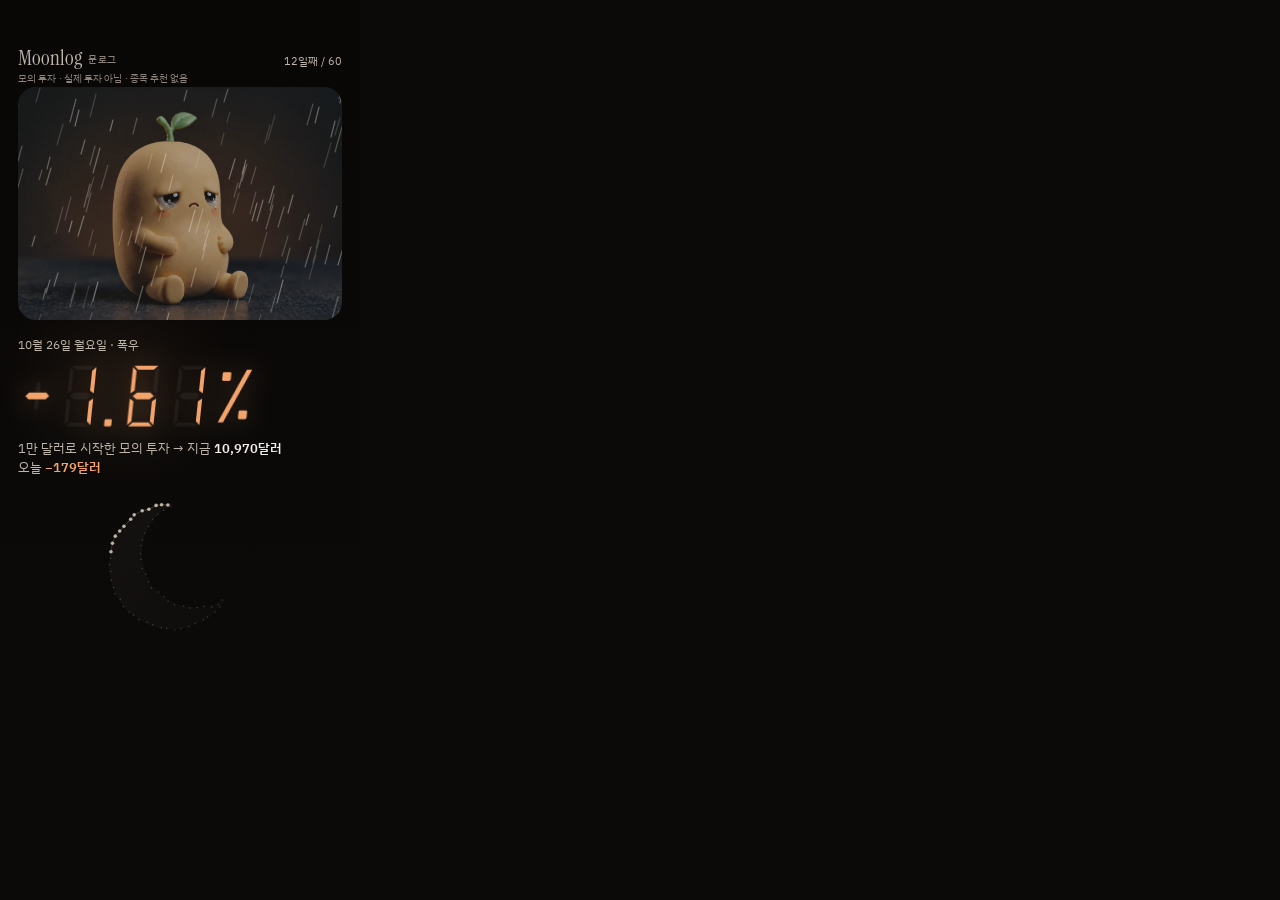
==== commit 0c9b52d4: "public: nightly update" ====
--- a/card.html
+++ b/card.html
@@ -196,6 +196,10 @@
 const fixMore = n => `외 ${n}건 — 사이트 일지에`;
 // 늦은 미달(uncounted_nights n > 0, 지시 3-3) — 까닭 뒤에 '그 사이 공개된 n밤 줄은 남기되 셈에서 뺐다'
 const fixWhy = f => f.why + (f.uncounted_nights > 0 ? ` · 그 사이 공개된 ${f.uncounted_nights}밤 줄은 남기되 셈에서 뺐다` : '');
+// 판정 정정 줄 바로 아래 원고 한 줄 — 숫자(기준 ② · 정리 건수 · 시작부터)는 다시 얼리지 않는다(사이트 얼린 숫자 꼬리표와 같은 조건:
+// 그 판정 밤의 판정 정정 줄일 때만 · 날짜는 판정 밤 값 칸의 끝 = 다시 판정이면 at_verdict_2, 카드 지시 6절 · 마침표 없음)
+const FIX_FROZEN = d => `숫자는 ${d} 판정 날에 센 것(정정 전)`;
+const frozenLine = f => V && V.at && f.kind === 'verdict' && f.date === V.at.to ? [FIX_FROZEN(md(V.at.to))] : [];
 const FIX_SAY = '어제 숫자 정정.';
 const FIX_SAY_WEEK = '비트코인 주간 숫자 정정.';   // 그 밤 정정이 주간 비트코인뿐일 때(어제 숫자가 아니라서)
 
@@ -215,7 +219,8 @@
   bottom: {pass: () => '통과해도 실제 투자로 이어지지 않는다.', fail: () => '미달이면 이 모형은 고치지 않고 끝낸다.',
            hold: d => `30밤 더 센 뒤 ${d}에 다시 판정.`},                     // 카드 ③ 맨 아래 — 보류만 다시 판정 날(지시 3절 표)
   word: (n, again) => again ? '다시 판정' : `${n}밤 판정`,                     // 머리 · ① 가림말 둘째 줄 · 자막의 앞
-  after: '60 Nights · 판정 통과',                                             // 통과 뒤 ③ — 별 수 대신(별은 60개에서 닫혔다, 지시 5절)
+  after: '60 Nights · 판정 통과',                                             // 통과 뒤 ③ — 별 수 대신(별은 판정 밤에서 닫혔다, 지시 5절)
+  extended: '연장전',                                                         // 60 을 넘은 별 — 사이트 별 수와 같은 낱말
   since: (m, b) => `시작부터 ${m} · 비트코인 그냥 들고 있기 ${b}(판정 기준 아님).`,
 };
 // words-allow end
@@ -238,18 +243,19 @@
 const vNight = row => !!V && row.date === V.at.to;
 const vCard = (D, row) => vNight(row) || (!!V && fixesOf(D).some(f => f.kind === 'verdict' && f.as_of === row.date));
 /* 날 수 — 판정 밤엔 판정 앞의 꼴(① ② 에서 결과가 날 수로 새지 않게 · 사이트 dayWord 와 같은 규칙). 통과 뒤 '61일째'('/ 60'
-   없음) · 보류 뒤와 다시 판정 밤 '/ 90'(지시 5절). 판정이 없으면 지금 꼴 그대로 */
+   없음) · 보류 뒤와 다시 판정 밤 '/ 90'(지시 5절). 그 밖에 60 을 넘은 밤(300건 연장 · 판정 셈 중 · 연장 판정 밤)도 'n일째' —
+   '60일 중 75일째' 같은 모순 없이 사이트와 같게(기획 (다) 10-24). 60 안의 밤은 지금 꼴 그대로 */
 const dayKind = row => !V ? null : row.date > V.at.to ? V.kind : V.again ? 'hold' : null;
+const longWait = row => row.day > SEASON_DAYS && (dayKind(row) === 'hold' || (!!V && V.again && dayKind(row) !== 'pass'));
 function dayLabel(row, total, clamp) {          // 머리(clamp — 60 에 멈추는 지금 꼴) · 캡션 첫 줄
-  const k = dayKind(row), over = row.day > SEASON_DAYS;
-  if (k === 'pass' && over) return `${row.day}일째`;
-  if (over && (k === 'hold' || (V && V.again))) return `${row.day}일째 / ${SEASON_MAX}`;
+  if (longWait(row)) return `${row.day}일째 / ${SEASON_MAX}`;
+  if (row.day > SEASON_DAYS) return `${row.day}일째`;
   return `${clamp ? Math.min(row.day, total) : row.day}일째 / ${total}`;
 }
 function dayWordOf(row, total) {                // ① 날짜 줄
-  const k = dayKind(row), over = row.day > SEASON_DAYS;
-  if (k === 'pass' && over) return `${row.day}일째`;
-  return `${over && (k === 'hold' || (V && V.again)) ? SEASON_MAX : total}일 중 ${row.day}일째`;
+  if (longWait(row)) return `${SEASON_MAX}일 중 ${row.day}일째`;
+  if (row.day > SEASON_DAYS) return `${row.day}일째`;
+  return `${total}일 중 ${row.day}일째`;
 }
 
 /* 그날 거래 줄(정리 · 이긴 것) — 원고 캡션 둘째 줄 */
@@ -426,6 +432,7 @@
   const dayWord = p ? PREP_DAY(prepDay(row.date)) : dayWordOf(row, total), lit0 = p ? 0 : row.day;
   const t = tone(row.weather), lit = c == null ? LED_REST : LED_COLOR[t];
   const vc = FRAME === '3' && !p && vCard(D, row), passAfter = !p && dayKind(row) === 'pass' && row.day > SEASON_DAYS;
+  const shut = passAfter ? V.nights : 0;          // 통과 뒤 별은 판정 밤에서 닫힌다(60밤 판정 60 · 300건 연장 판정 61~90, 기획 (나) 10-24)
   const sky = SKY_TINT[FRAME === '1' || vc ? 'clear' : row.weather] || SKY_TINT.clear;
   $('#card').style.setProperty('--sky-a', sky[0]);
   $('#card').style.setProperty('--sky-b', sky[1]);
@@ -436,7 +443,7 @@
     h += win(row.weather, 'deadpan', 'fogged', `${esc(date)} 기록` + (vNight(row) ? `<br>${esc(VTEXT.word(V.nights, V.again))}` : '')) +
       `<div class="body"><span class="eb">${esc(date)} ${dow(row.date)}요일 · ${esc(dayWord)}</span>` +
       `<span class="ledbox">${ledHTML(LED_DARK, null)}</span></div>` +
-      `<div class="stars">${stars(passAfter ? SEASON_DAYS : Math.max(lit0 - 1, 0), false)}</div>`;   // 통과 뒤 별은 60 에서 닫힌다
+      `<div class="stars">${stars(passAfter ? shut : Math.max(lit0 - 1, 0), false)}</div>`;   // 통과 뒤 별은 판정 밤에서 닫힌다
   } else if (vc) {
     // ③ 판정(지시 3절) — 창 = 닫힌 초승달 별자리 + 왼쪽 위 '60 Nights · 날짜', 몸 = LED 낱말 + 이름 · 기준 셋 · 맨 아래 한 줄.
     // 아래 장식은 비운다. 그 밤 정정 두 줄은 그리지 않는다(정정은 캡션 줄로만)
@@ -453,14 +460,17 @@
       `<span class="vlaw">${esc(VTEXT.bottom[k](md(V.next)))}</span></div>`;
   } else if (FRAME === '3') {
     // ③ 60 Nights · 별 n개 / 다음 기록 내일 밤 9시 20분(글규칙 데이터우선 2절 · 영문 제목 A). 위 작은 줄은 날짜 — 별 수를 두 번 쓰지 않게.
-    // 통과 뒤는 VTEXT.after 한 줄(별은 60개에서 닫혔다 · 오늘 고리 없음) · 보류 뒤는 '/ 90' 까지 연장 별(판정 카드 지시 5절)
+    // 통과 뒤는 VTEXT.after 한 줄(별은 판정 밤에서 닫혔다 · 오늘 고리 없음) · 보류 뒤는 '/ 90' 까지 연장 별(판정 카드 지시 5절).
+    // 그 밖에 60 을 넘은 밤(300건 연장 · 판정 셈 중)은 '별 60개 · +n 연장전' — 사이트 별 수 '60 / 60 · +n 연장전' 과 같은 셈(기획 (다))
     const cap = dayKind(row) === 'hold' && row.day > SEASON_DAYS ? SEASON_MAX : total;
+    const starWord = p ? '60 Nights · 별 0개' : cap === total && row.day > SEASON_DAYS ? `60 Nights · 별 ${SEASON_DAYS}개 · +${row.day - SEASON_DAYS} ${VTEXT.extended}`
+      : `60 Nights · 별 ${Math.min(row.day, cap)}개`;
     h += win(row.weather, face, '') +
       `<div class="body"><span class="eb">${esc(date)} ${dow(row.date)}요일</span>` +
-      `<span class="next n1">${p && PREP.last ? esc(`60 Nights · ${md(PREP.day1)} 밤에 첫 별`) : passAfter ? `<span data-words-allow="verdict">${esc(VTEXT.after)}</span>` : `60 Nights · 별 ${p ? 0 : Math.min(row.day, cap)}개`}</span>` +
+      `<span class="next n1">${p && PREP.last ? esc(`60 Nights · ${md(PREP.day1)} 밤에 첫 별`) : passAfter ? `<span data-words-allow="verdict">${esc(VTEXT.after)}</span>` : esc(starWord)}</span>` +
       '<span class="next n2">다음 기록 <br>내일 밤 9시 20분</span>' +
       '<span class="money cta">미리 찍기 · 프로필 링크</span>' + fixCard(D, row) + '</div>' +
-      `<div class="stars">${passAfter ? stars(SEASON_DAYS, false) : stars(lit0, !p)}</div>`;
+      `<div class="stars">${passAfter ? stars(shut, false) : stars(lit0, !p)}</div>`;
   } else {
     // ② 결과 — LED + 금액 줄만(생성 글 자막은 지웠다, 글규칙 데이터우선 1절)
     h += win(row.weather, face, '') +
@@ -469,7 +479,7 @@
       `<span class="ledbox" role="img" aria-label="${esc(pctOf(c))}">${ledHTML(ledStr(c), lit)}</span>` +
       (m ? `<span class="money">${esc(usdWord(m.start))}로 시작한 모의 투자 → 지금 <b>${esc(usdWord(m.now))}</b><br>` +
            `오늘 <b class="${c == null ? '' : t}">${esc(usdSigned(m.today))}</b></span>` : '') + '</div>' +
-      `<div class="stars">${passAfter ? stars(SEASON_DAYS, false) : stars(lit0, false)}</div>`;
+      `<div class="stars">${passAfter ? stars(shut, false) : stars(lit0, false)}</div>`;
   }
   $('#card').innerHTML = h + safeHtml();
   $('#card').classList.toggle('has-fix', FRAME === '3' && !vc && fixesOf(D).some(f => f.as_of === row.date));
@@ -502,6 +512,7 @@
     ...(k === 'hold' ? [] : [Zl(VTEXT.bottom[k]())]),
     LAW,
     Zl(`정정: ${fixText(f)} (${fixWhy(f)})`),
+    ...frozenLine(f),
     TAGS,
   ];
 }
@@ -536,7 +547,7 @@
     ...(D.summary && D.summary.model_swap && row.date >= D.summary.model_swap.date &&
         row.date < addDays(D.summary.model_swap.date, SWAP_DAYS) ? [SWAP_LINE(D.summary.model_swap)] : []),
     // 정정 — 법 줄 바로 아래 한 줄씩(그 밤 나온 것, 둘까지). 해시태그는 늘 맨 끝(디자인 대조 2026-10-15)
-    ...fixes.slice(0, 2).map(f => (f.kind === 'verdict' ? Zl : String)(`정정: ${fixText(f)} (${fixWhy(f)})`)),
+    ...fixes.slice(0, 2).flatMap(f => [(f.kind === 'verdict' ? Zl : String)(`정정: ${fixText(f)} (${fixWhy(f)})`), ...frozenLine(f)]),
     ...(fixes.length > 2 ? [fixMore(fixes.length - 2)] : []),
     TAGS,
   ];
@@ -547,7 +558,7 @@
 function fontsOk(vc) {
   const need = [['400 22px "Instrument Serif"', 'Moonlog'], ['500 10px "IBM Plex Sans KR"', '문로그'],
                 ['700 22px "Gowun Batang"', '0123456789월일 기록'],
-                ['400 20px "Gowun Batang"', '60 Nights 별 개 ' + NEXT_LINE], ['400 12px "IBM Plex Sans KR"', LAW],
+                ['400 20px "Gowun Batang"', '60 Nights 별 개 · +' + VTEXT.extended + ' ' + NEXT_LINE], ['400 12px "IBM Plex Sans KR"', LAW],
                 ['600 12px "IBM Plex Sans KR"', '9,820달러']];
   // 판정 카드 밤만 — 이름(Gowun 700) · 기준 셋(Plex 11px) · 맨 아래 줄 · 창 '60 Nights'(판정 카드 지시 7절). 그 밖의 밤은 지금 목록 그대로
   if (vc) need.push(['700 18px "Gowun Batang"', Object.values(VTEXT.vName).join('') + ' 다시 판정'], ['400 11px "IBM Plex Sans KR"', VTEXT.gate.join(' ') + ' ①②③ ' + VTEXT.gate2Tail],
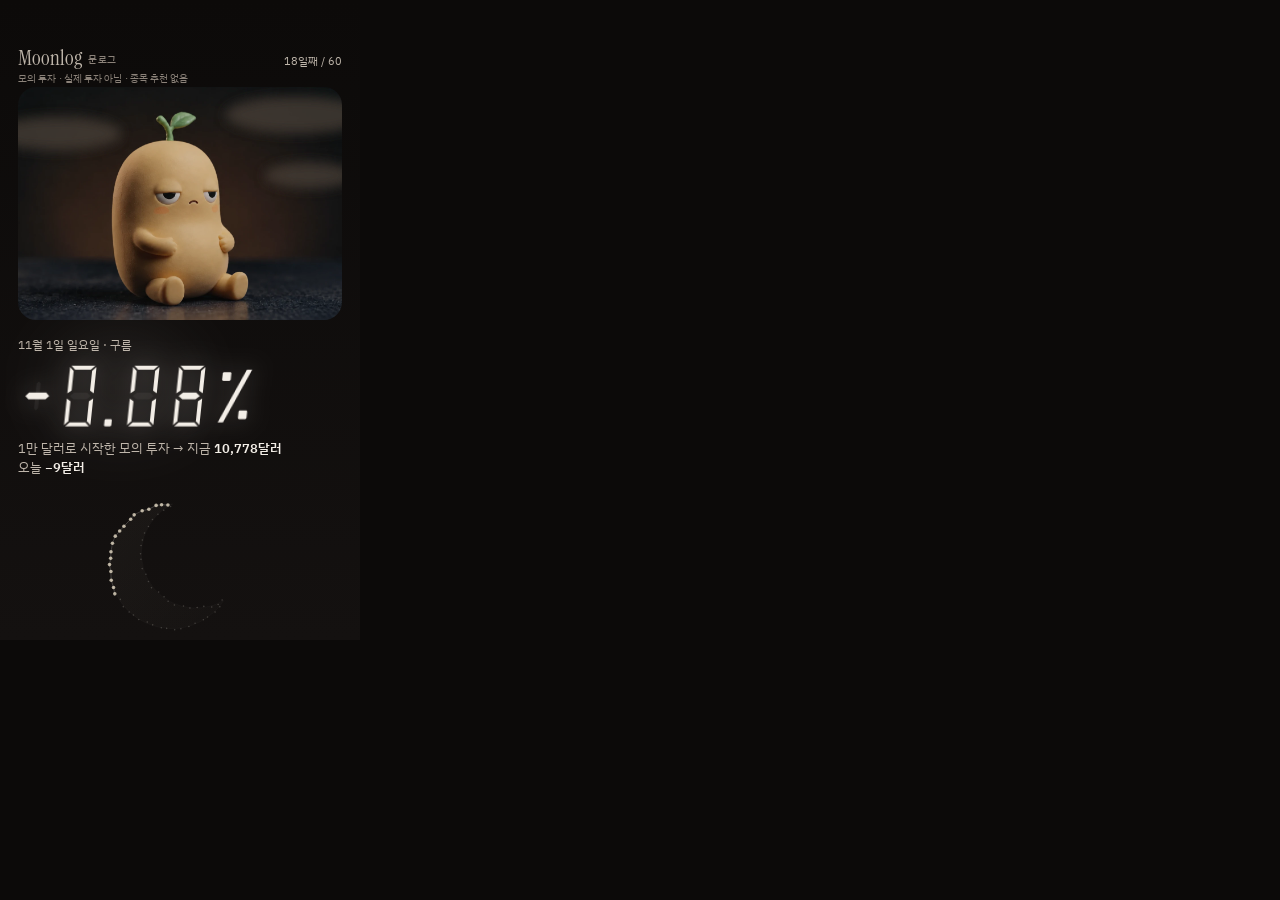
==== commit 740a4e71: "public: nightly update" ====
--- a/card.html
+++ b/card.html
@@ -7,6 +7,10 @@
 <link rel="preconnect" href="https://fonts.googleapis.com">
 <link rel="preconnect" href="https://fonts.gstatic.com" crossorigin>
 <link rel="stylesheet" href="https://fonts.googleapis.com/css2?family=Gowun+Batang:wght@400;700&family=IBM+Plex+Sans+KR:wght@400;500;600&family=Instrument+Serif&display=swap">
+<link rel="icon" href="favicon.ico" sizes="16x16 32x32 48x48">
+<link rel="icon" href="icon-32.png" type="image/png" sizes="32x32">
+<link rel="icon" href="favicon.svg" type="image/svg+xml">
+<link rel="apple-touch-icon" href="apple-touch-icon.png">
 <style>
 /* 쇼츠 "콩의 하루 카드" 3판(디자인 지시 2026-10-19 §6) — 360×640 논리 크기, 3배로 찍어 1080×1920.
    ① 기록: 무표정을 흐리게 · 꺼진 LED(+88.8%) ② 결과: 그날 얼굴 · 켜진 LED + 금액 줄만 ③ 내일: 그날 얼굴.
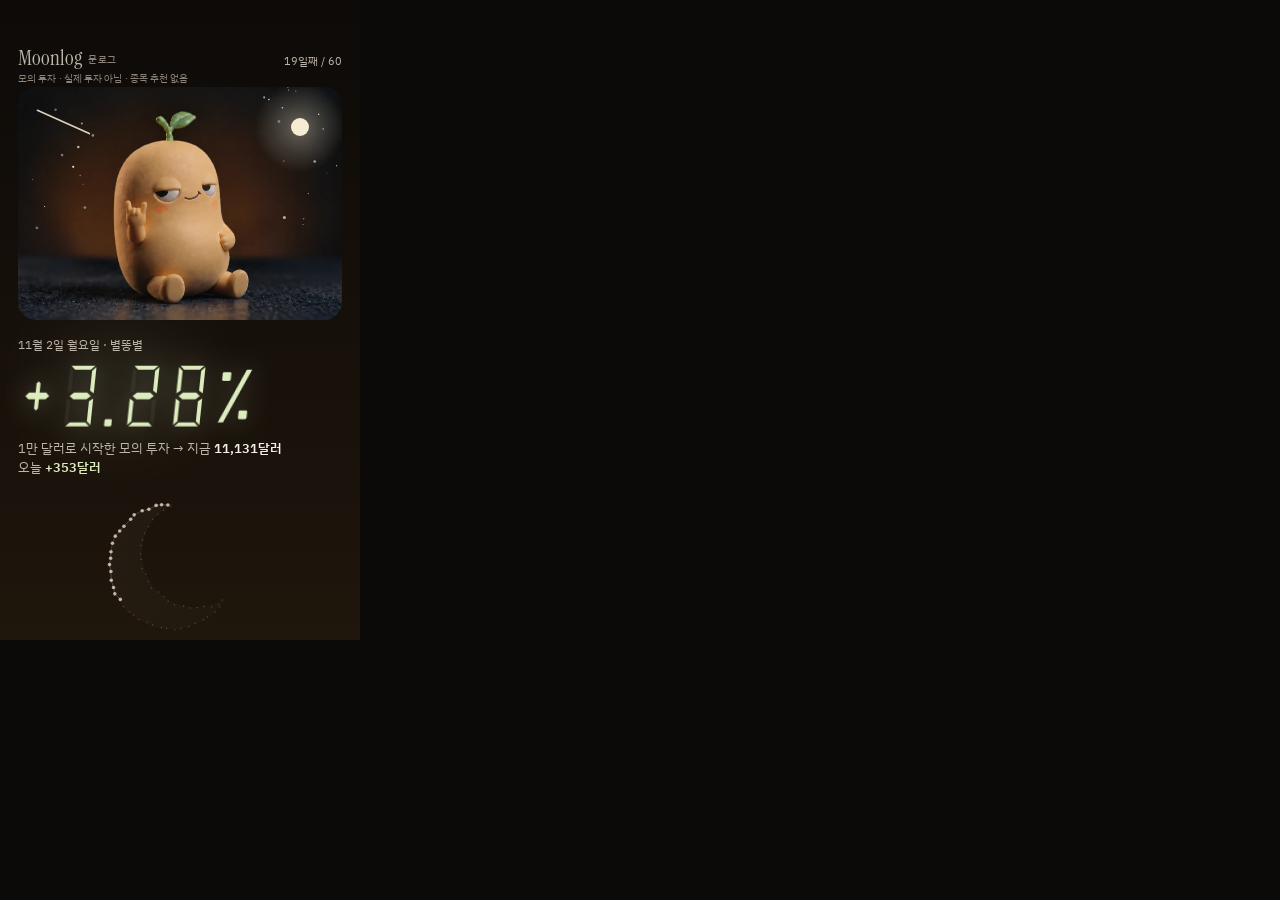
==== commit fe5ec7d7: "public: nightly update" ====
--- a/card.html
+++ b/card.html
@@ -120,10 +120,11 @@
 const FACE_OF = {clear_star: 'rock', clear: 'smug', cloudy: 'deadpan', rain: 'angry', storm: 'cry', closed: 'deadpan'};
 const FACE_WORD = {rock: '락 손', smug: '씩 웃음', deadpan: '무표정', angry: '뿔남', cry: '울음'};
 const faceOf = w => FACE_OF[w] || 'deadpan';
+const plainDay = w => FACE_OF[w] === 'deadpan';
 const SKY_TINT = {clear: ['#0c0a09', '#17110c'], clear_star: ['#0d0a08', '#1f160c'], cloudy: ['#0c0a09', '#141110'],
                   rain: ['#0a0908', '#110e0c'], storm: ['#080706', '#0c0a09'], closed: ['#0b0908', '#100d0b']};
-/* 사진에 거는 빛(3판-b) — ② ③ 만(① 은 흐린 무표정). 채도는 건드리지 않는다. 사이트와 같은 줄 */
-const LIGHT = {rain: 0.9, storm: 0.8, closed: 0.78};
+/* 사진에 거는 빛(3판-b) — ② ③ 만(① 은 흐린 무표정). 채도는 건드리지 않는다. 사이트와 같은 줄 · 무표정 날(구름 · 쉼)은 원본(11-01) */
+const LIGHT = {rain: 0.9, storm: 0.8};
 /* 고정 문구 — 데이터 우선(디자인 글규칙 데이터우선 2 · 3절). 날짜 · 수는 그날 공개 값에서만 */
 const NEXT_LINE = '다음 기록 내일 밤 9시 20분';
 const TAGS = '#Moonlog #문로그';
@@ -291,7 +292,7 @@
 function weather(kind, fog) {
   const r = sd(31), inK = (x, y) => x > WW * KBOX.x0 && x < WW * KBOX.x1 && y > WH * KBOX.y0 && y < WH * KBOX.y1;
   let s = `<svg viewBox="0 0 ${WW} ${WH}" aria-hidden="true">`, i;
-  if (fog) return s + '</svg>';
+  if (fog || plainDay(kind)) return s + '</svg>';              // 무표정 날(구름 · 쉼)은 원본 사진 그대로(오너 2026-11-01)
   if (kind === 'rain' || kind === 'storm') {
     // 3판-b — 푸른 막은 지웠다. 빗줄기는 따뜻한 흰색(236,228,218) · 굵기 비 0.9 · 폭우 1.2 · 투명도 비 0.10~0.32 · 폭우 0.14~0.40
     for (i = 0; i < (kind === 'storm' ? 130 : 80); i++) {
